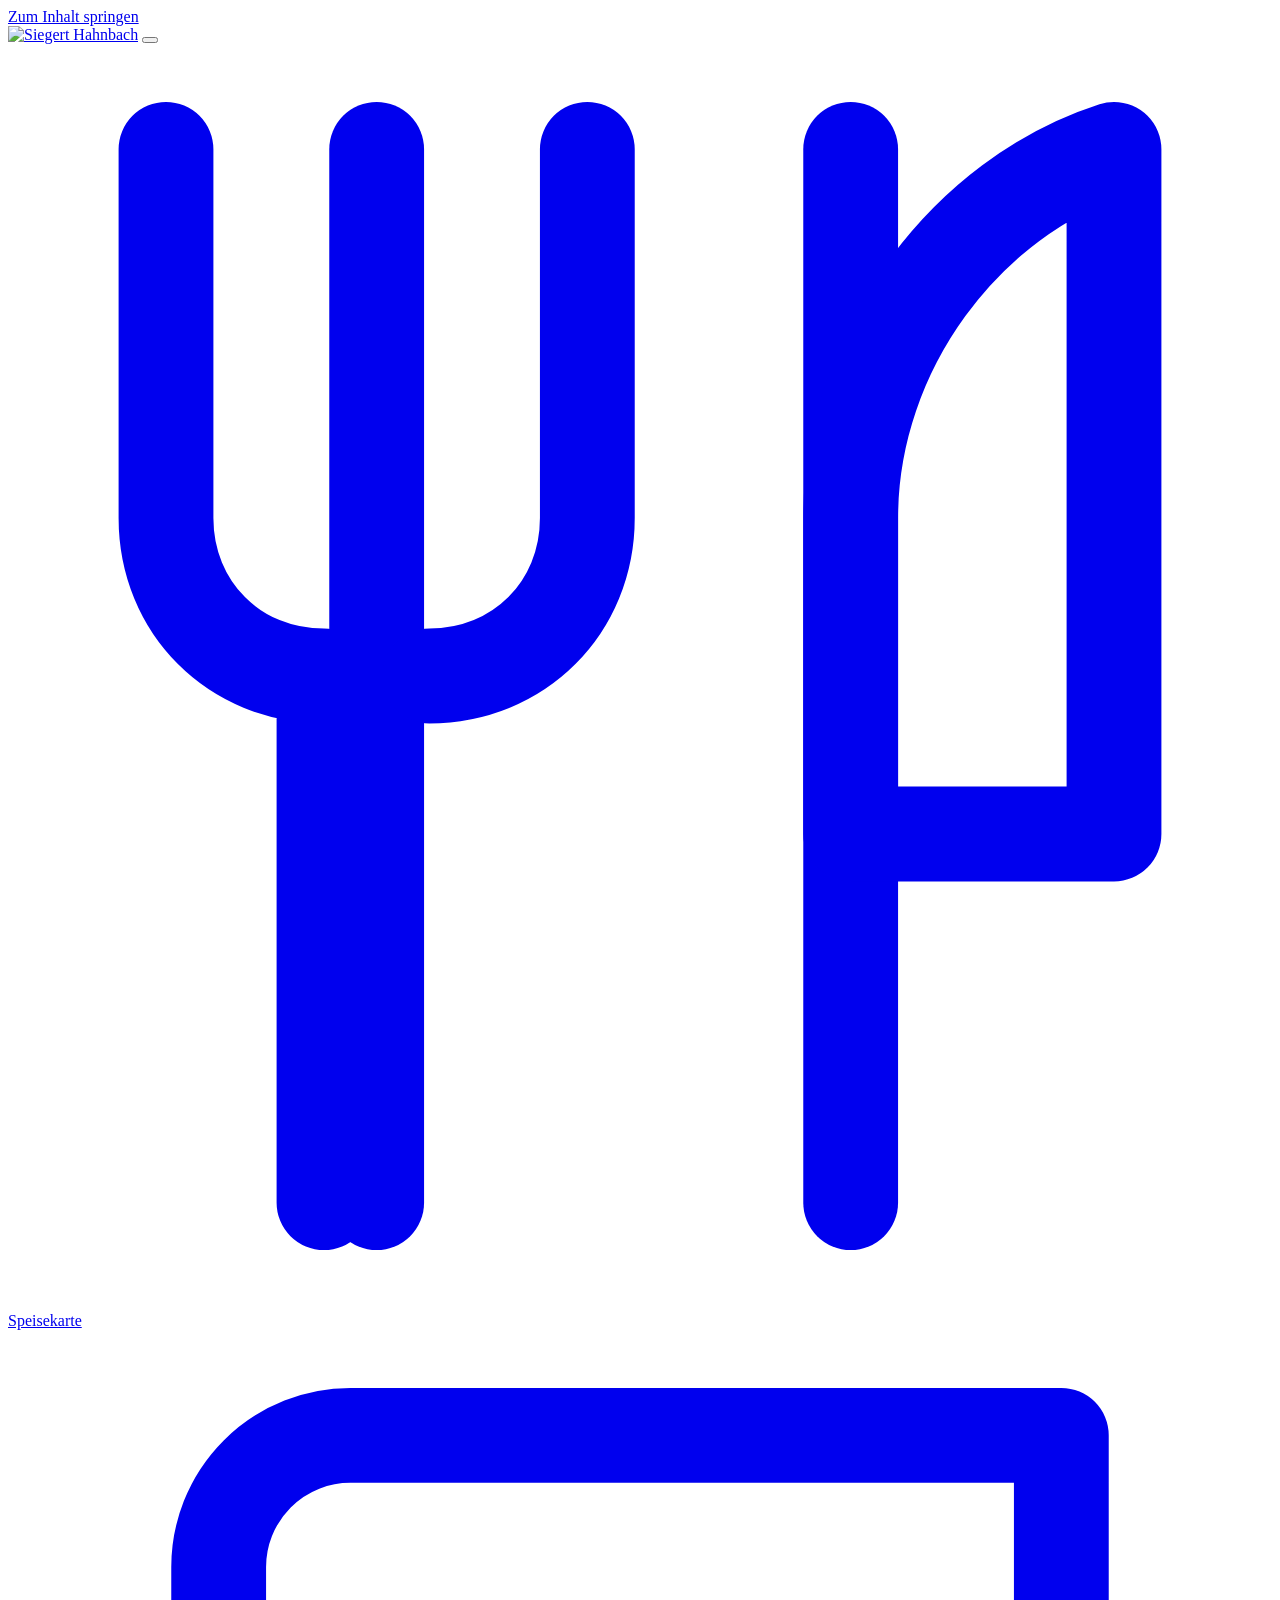
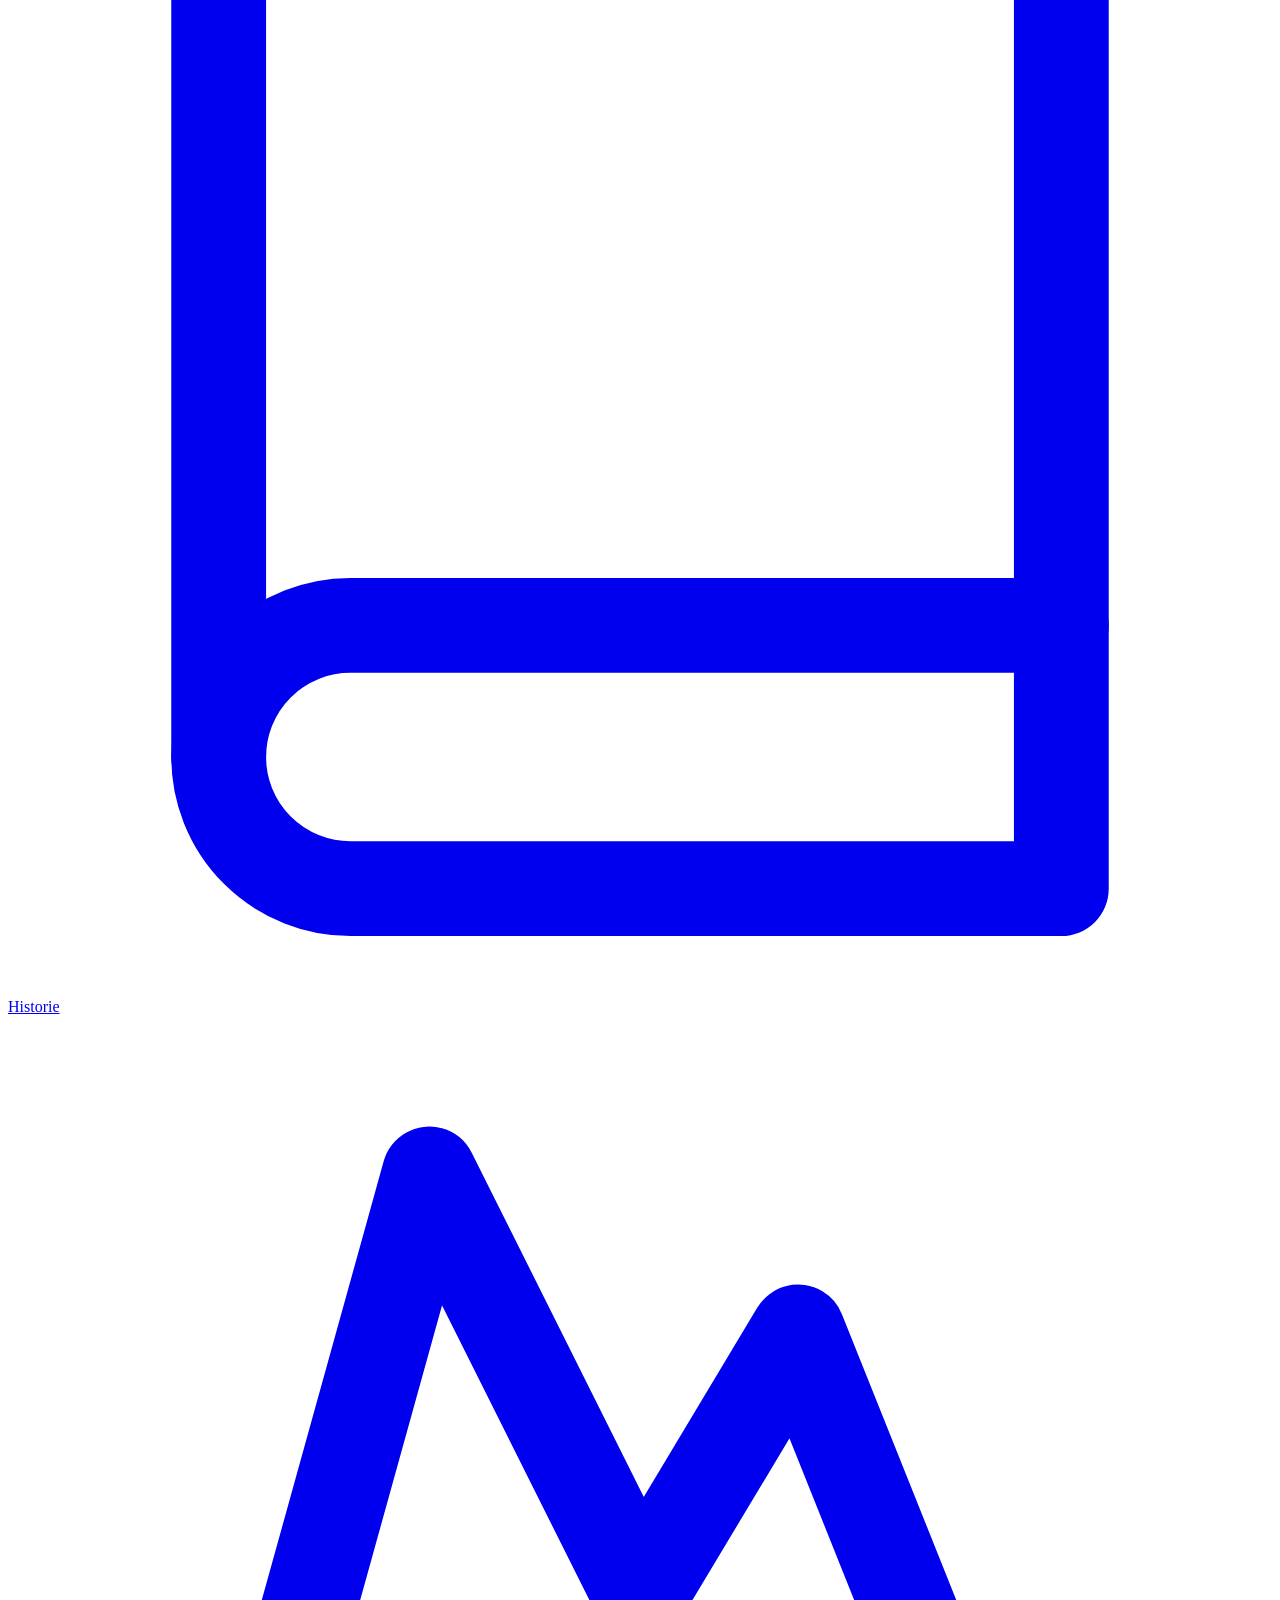
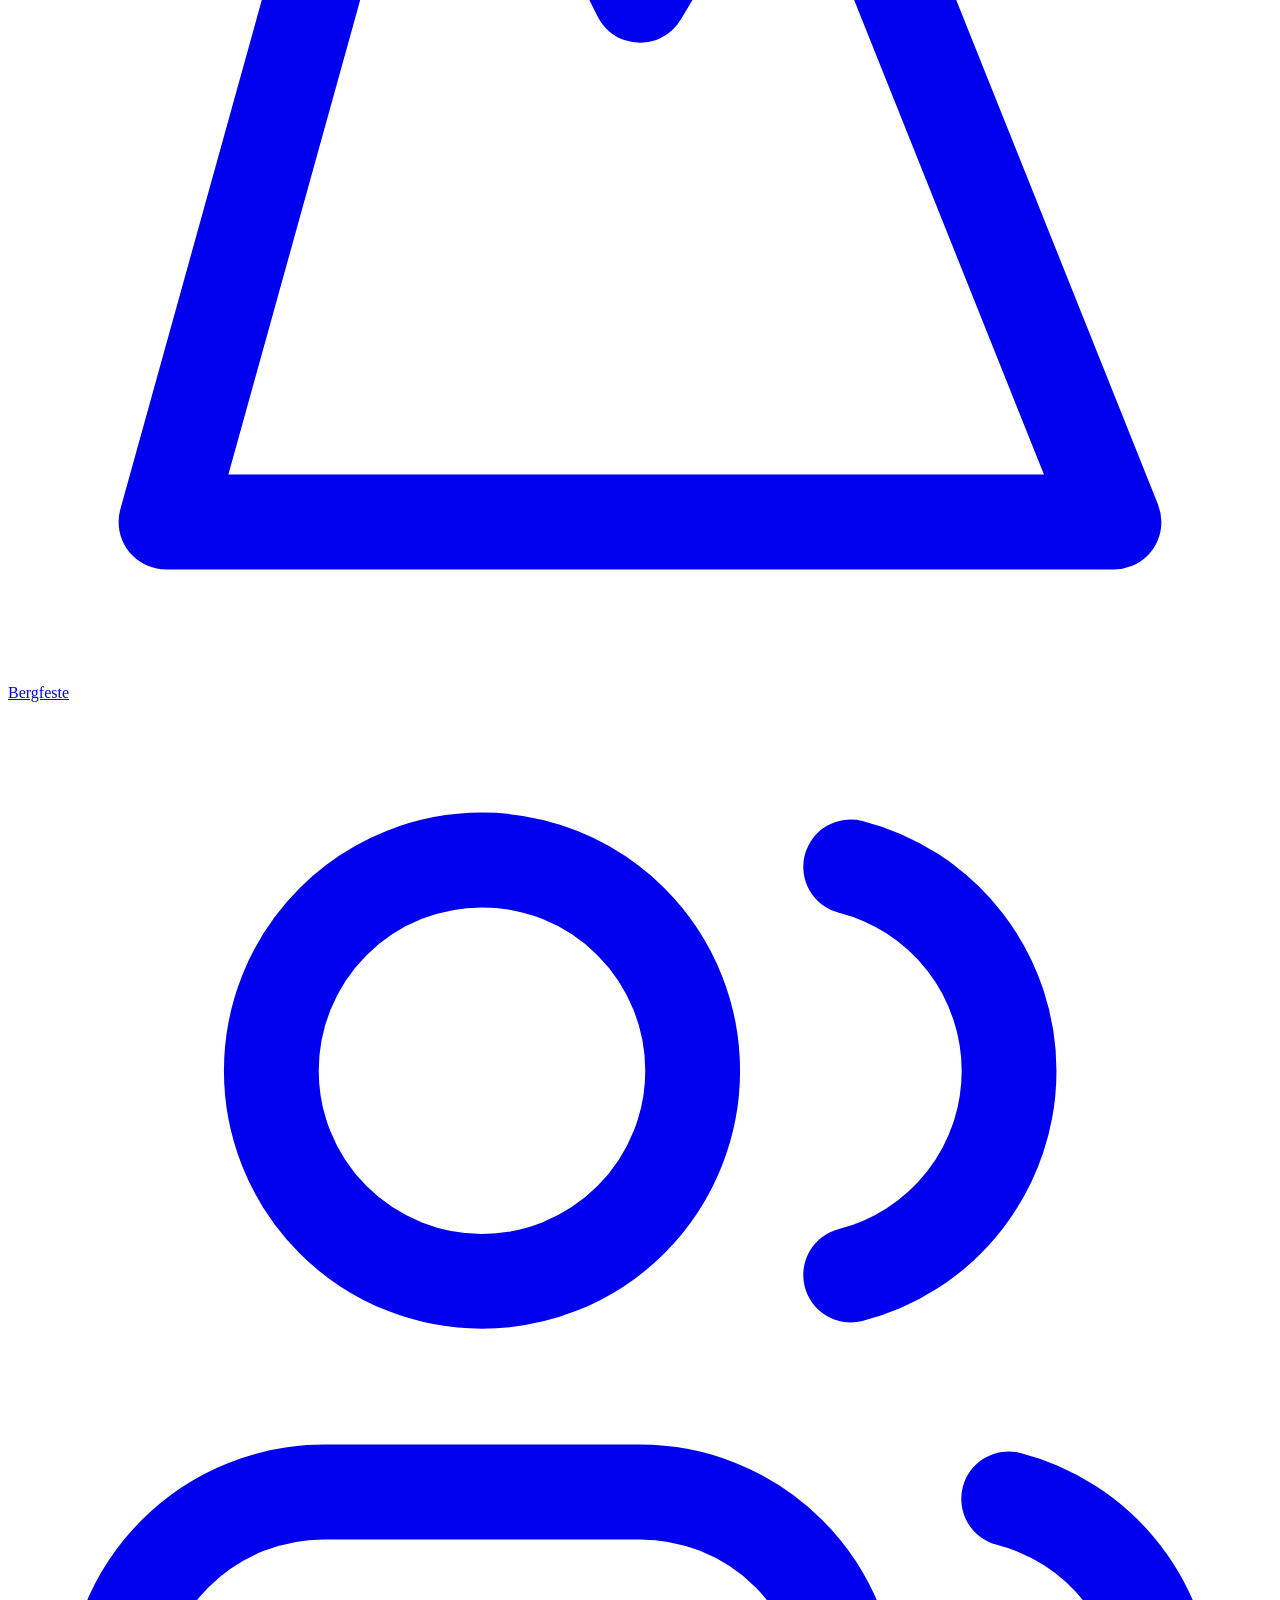
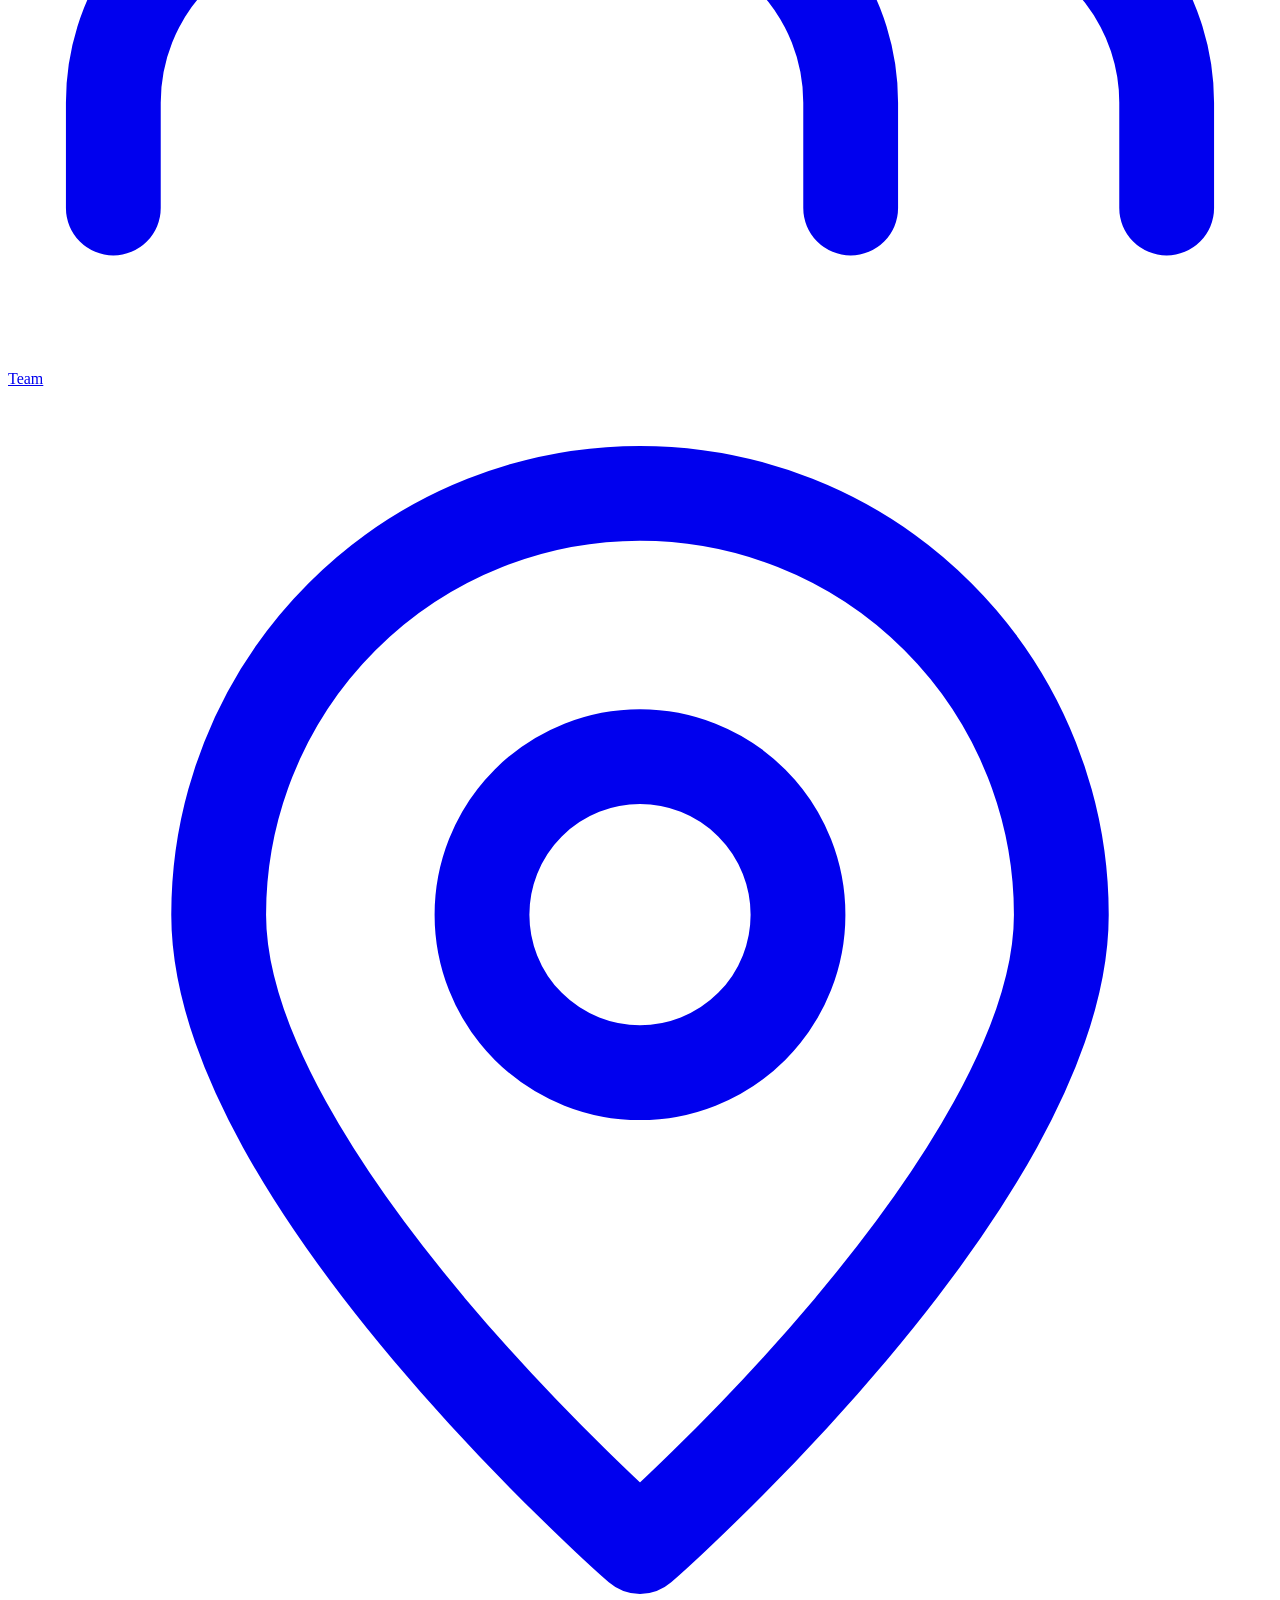
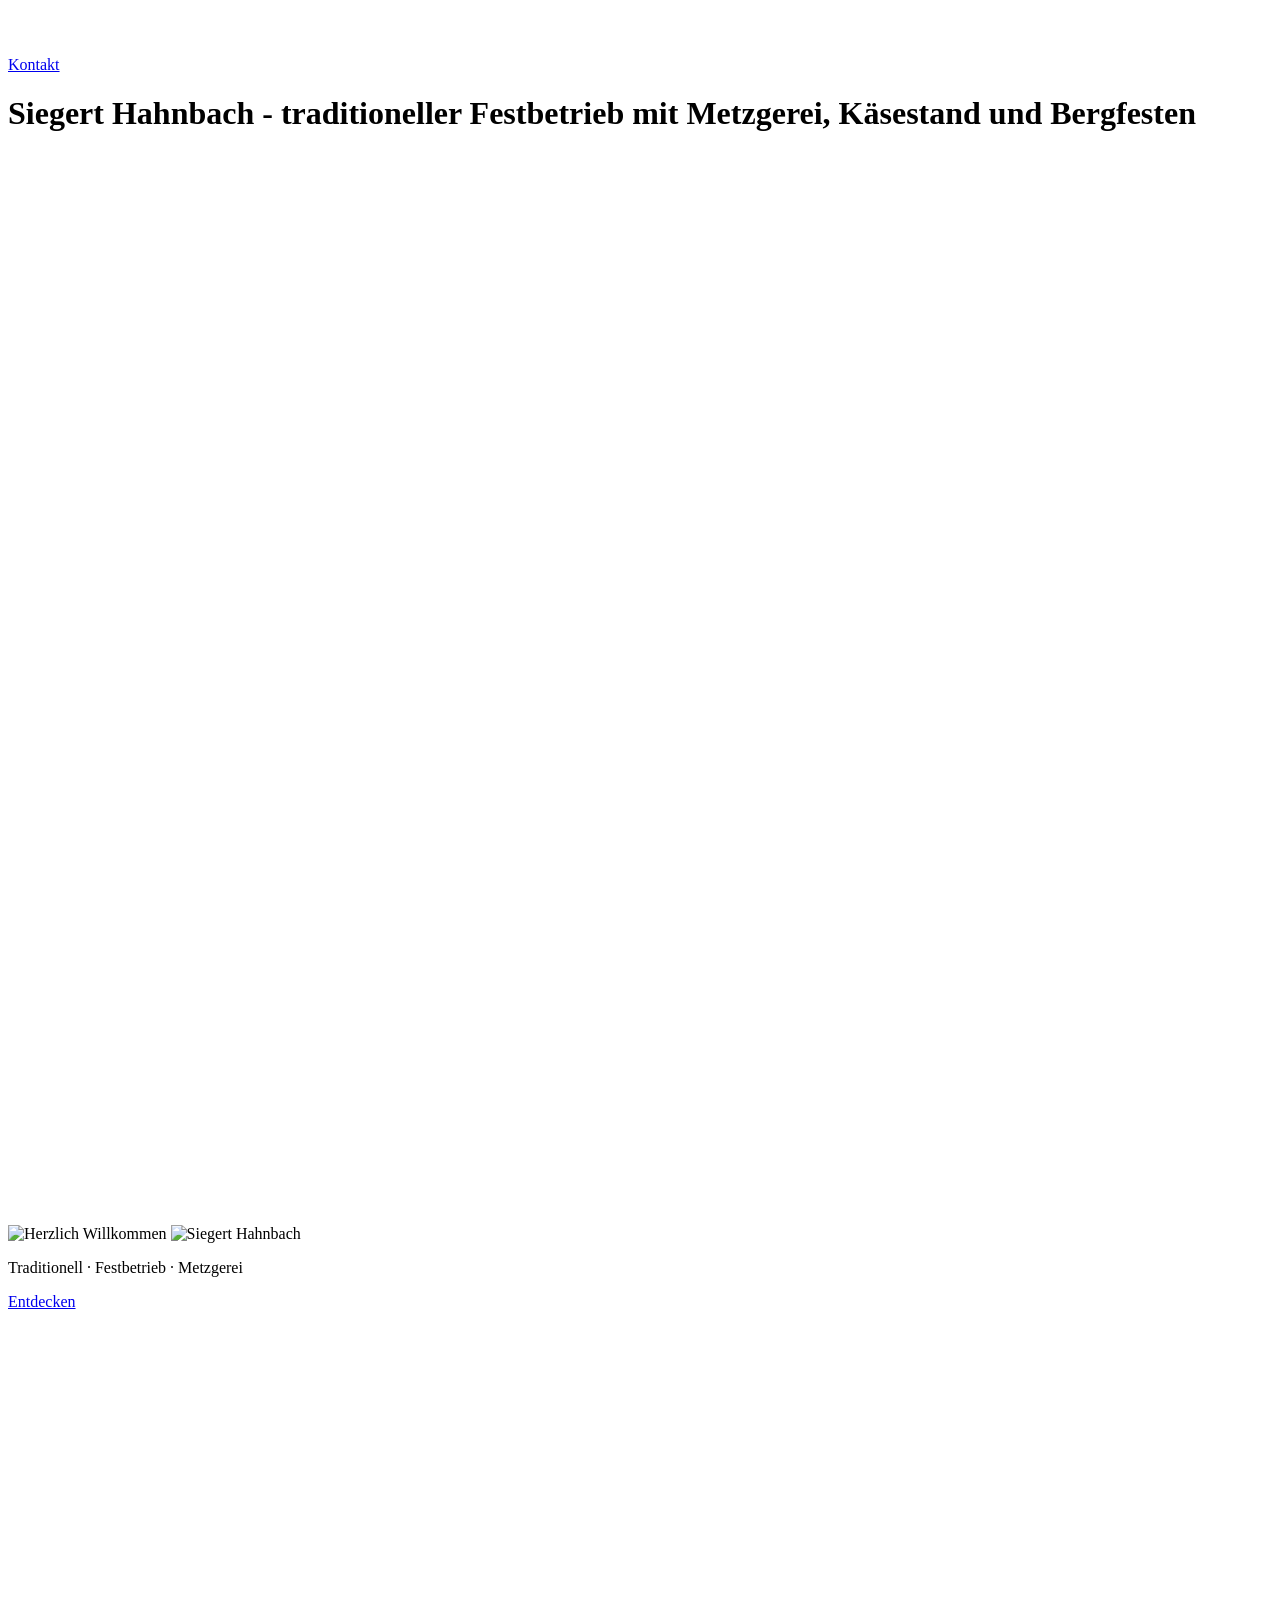
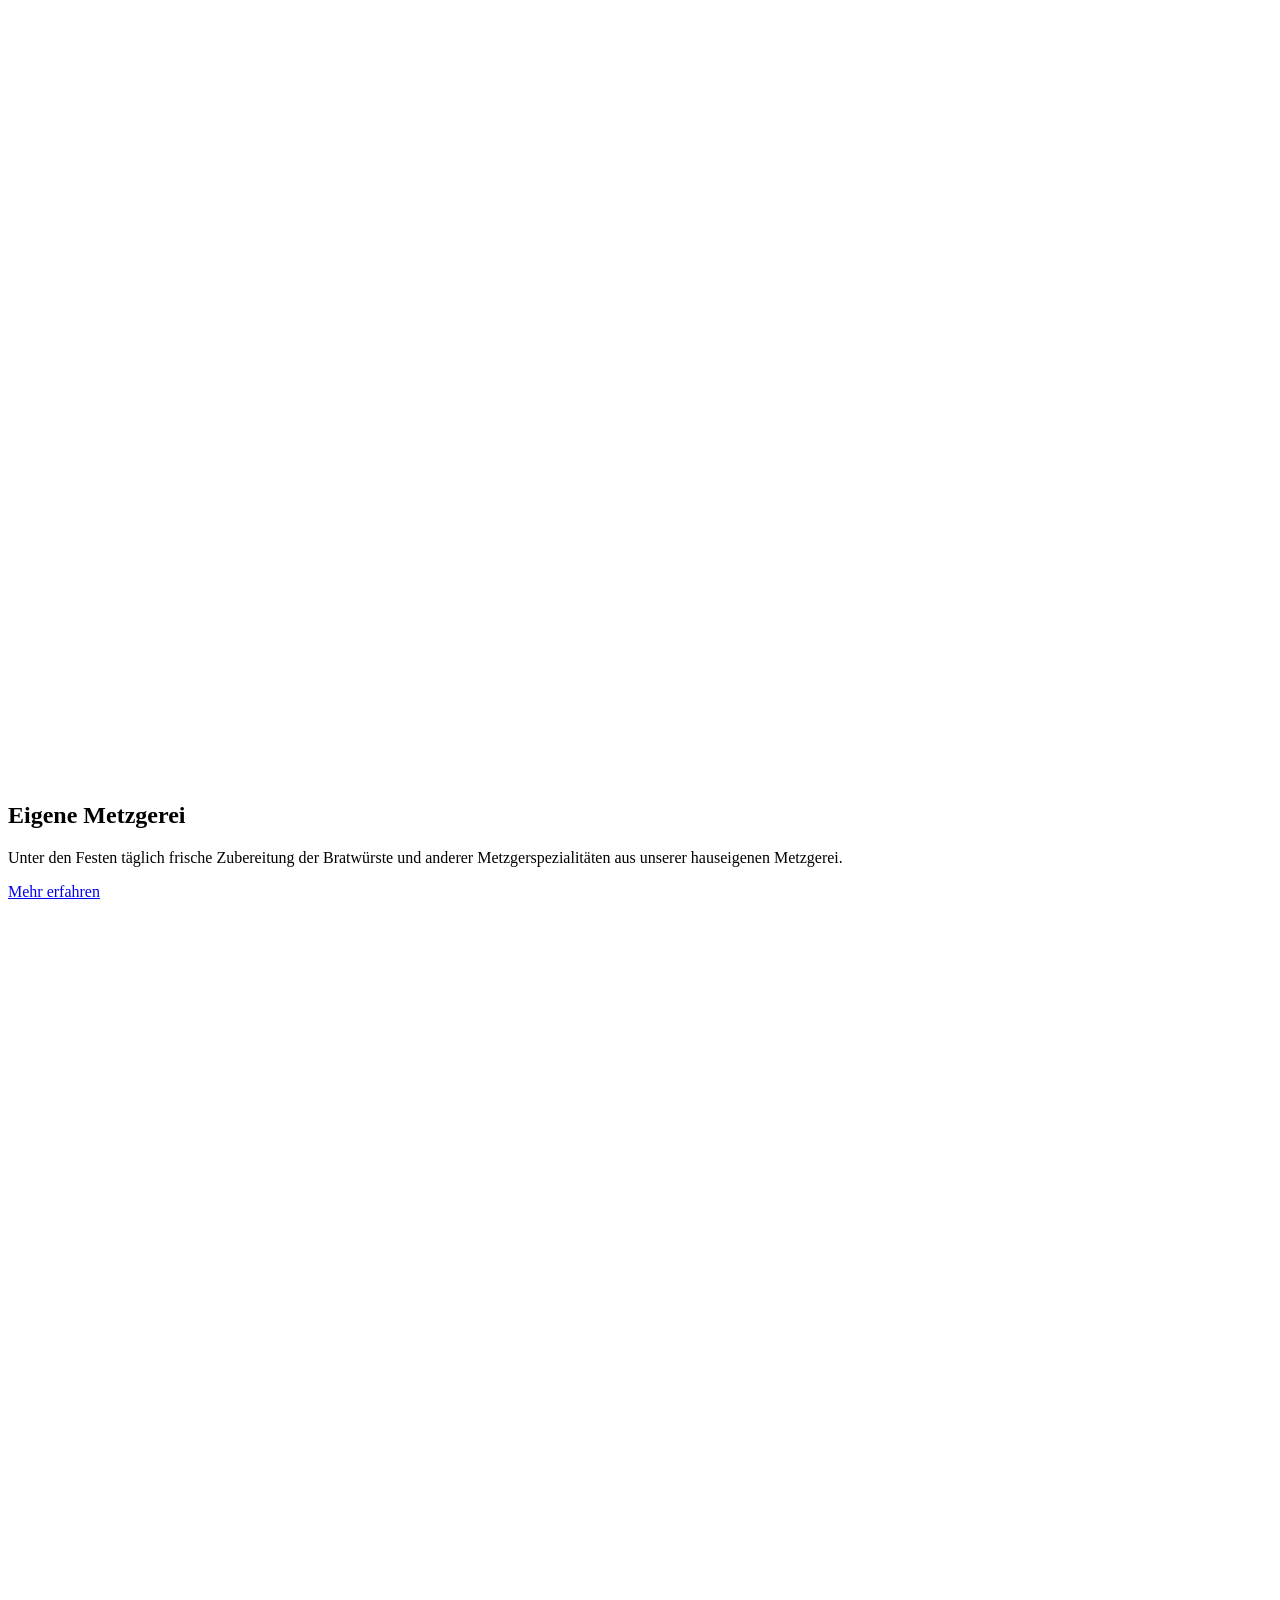
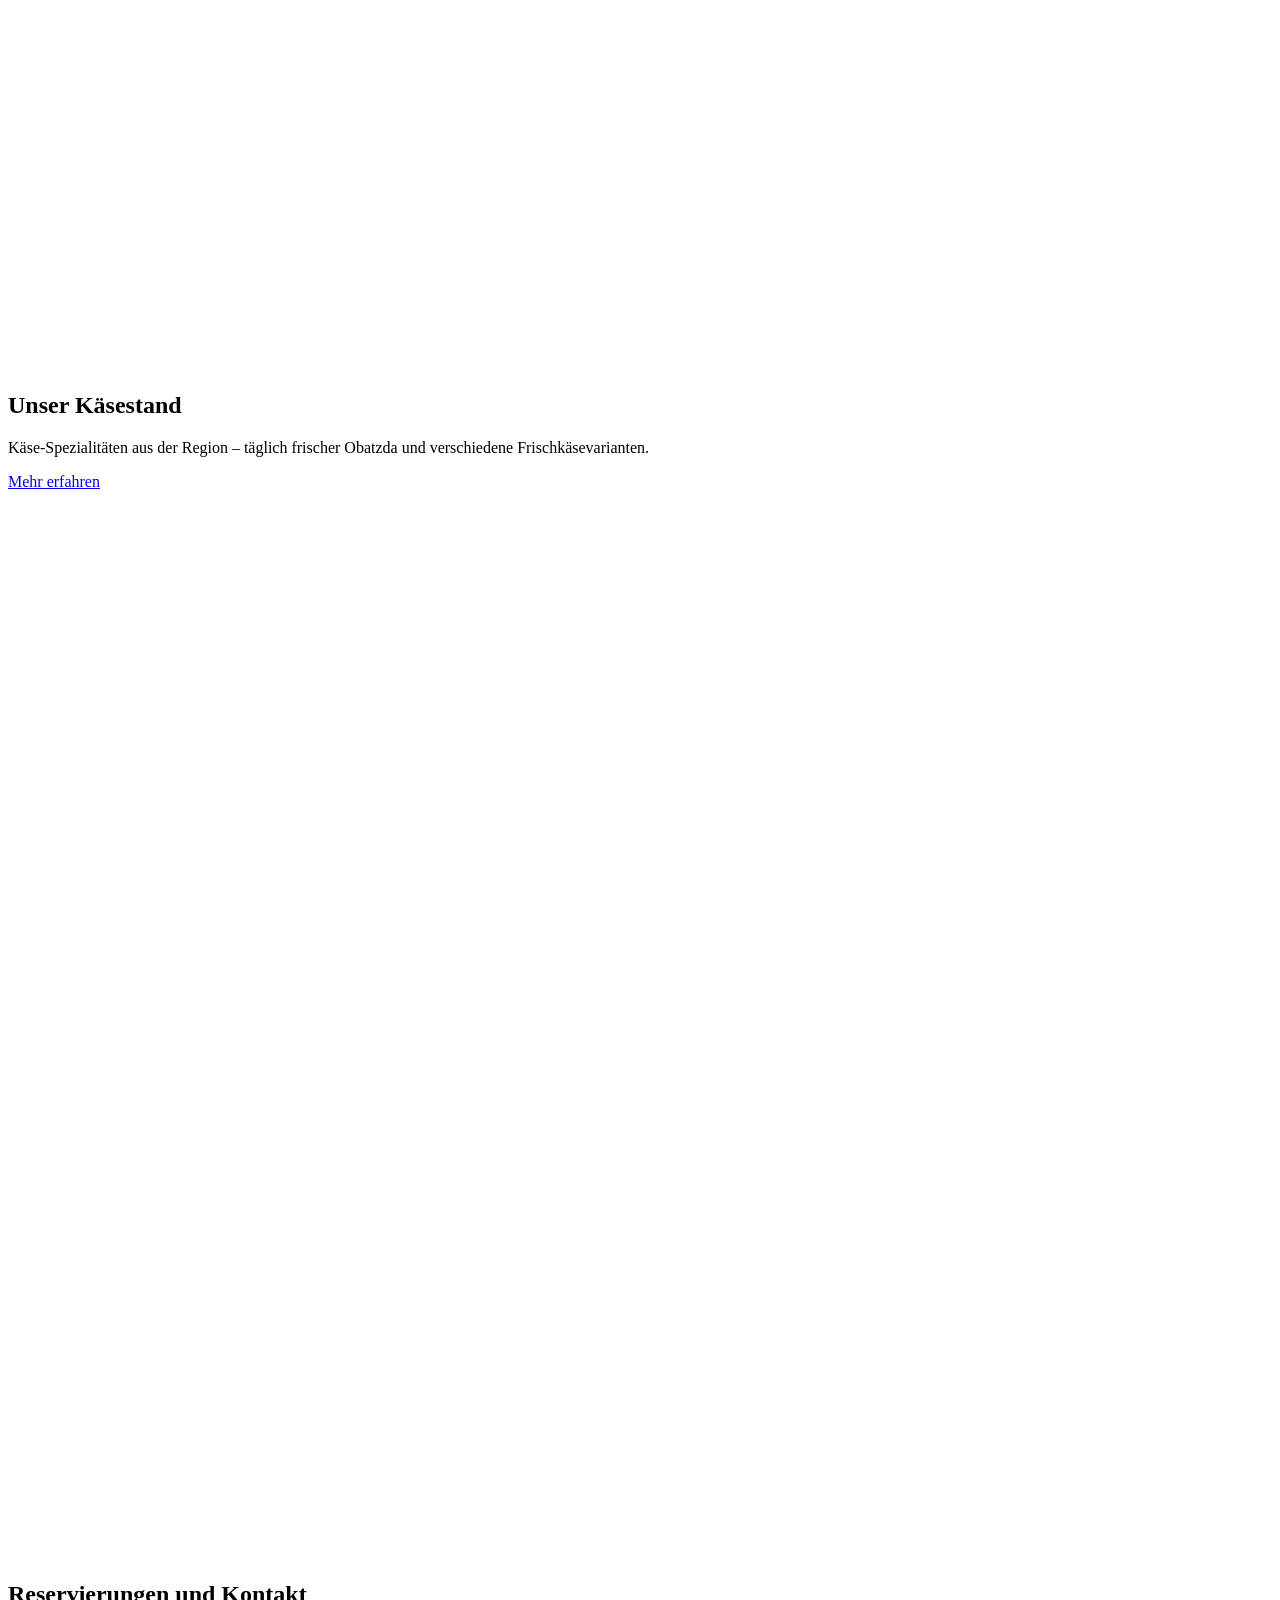
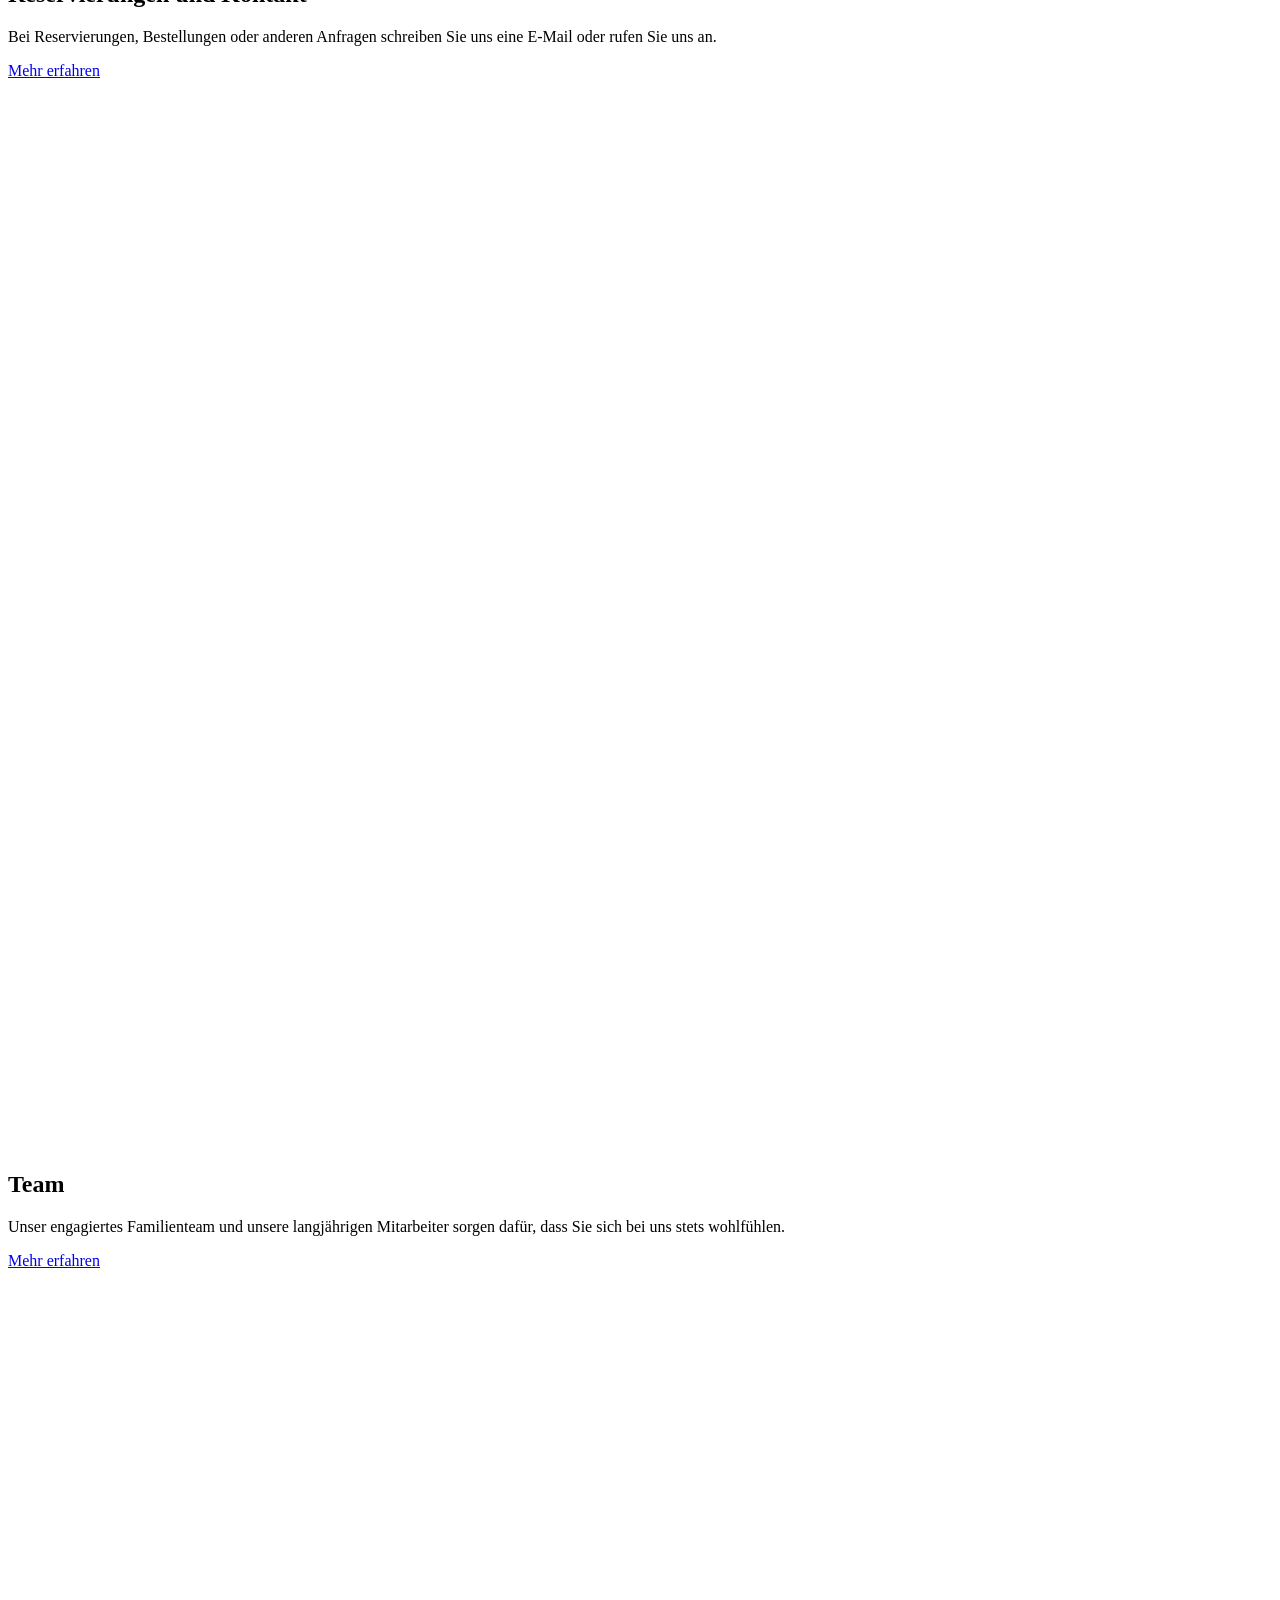
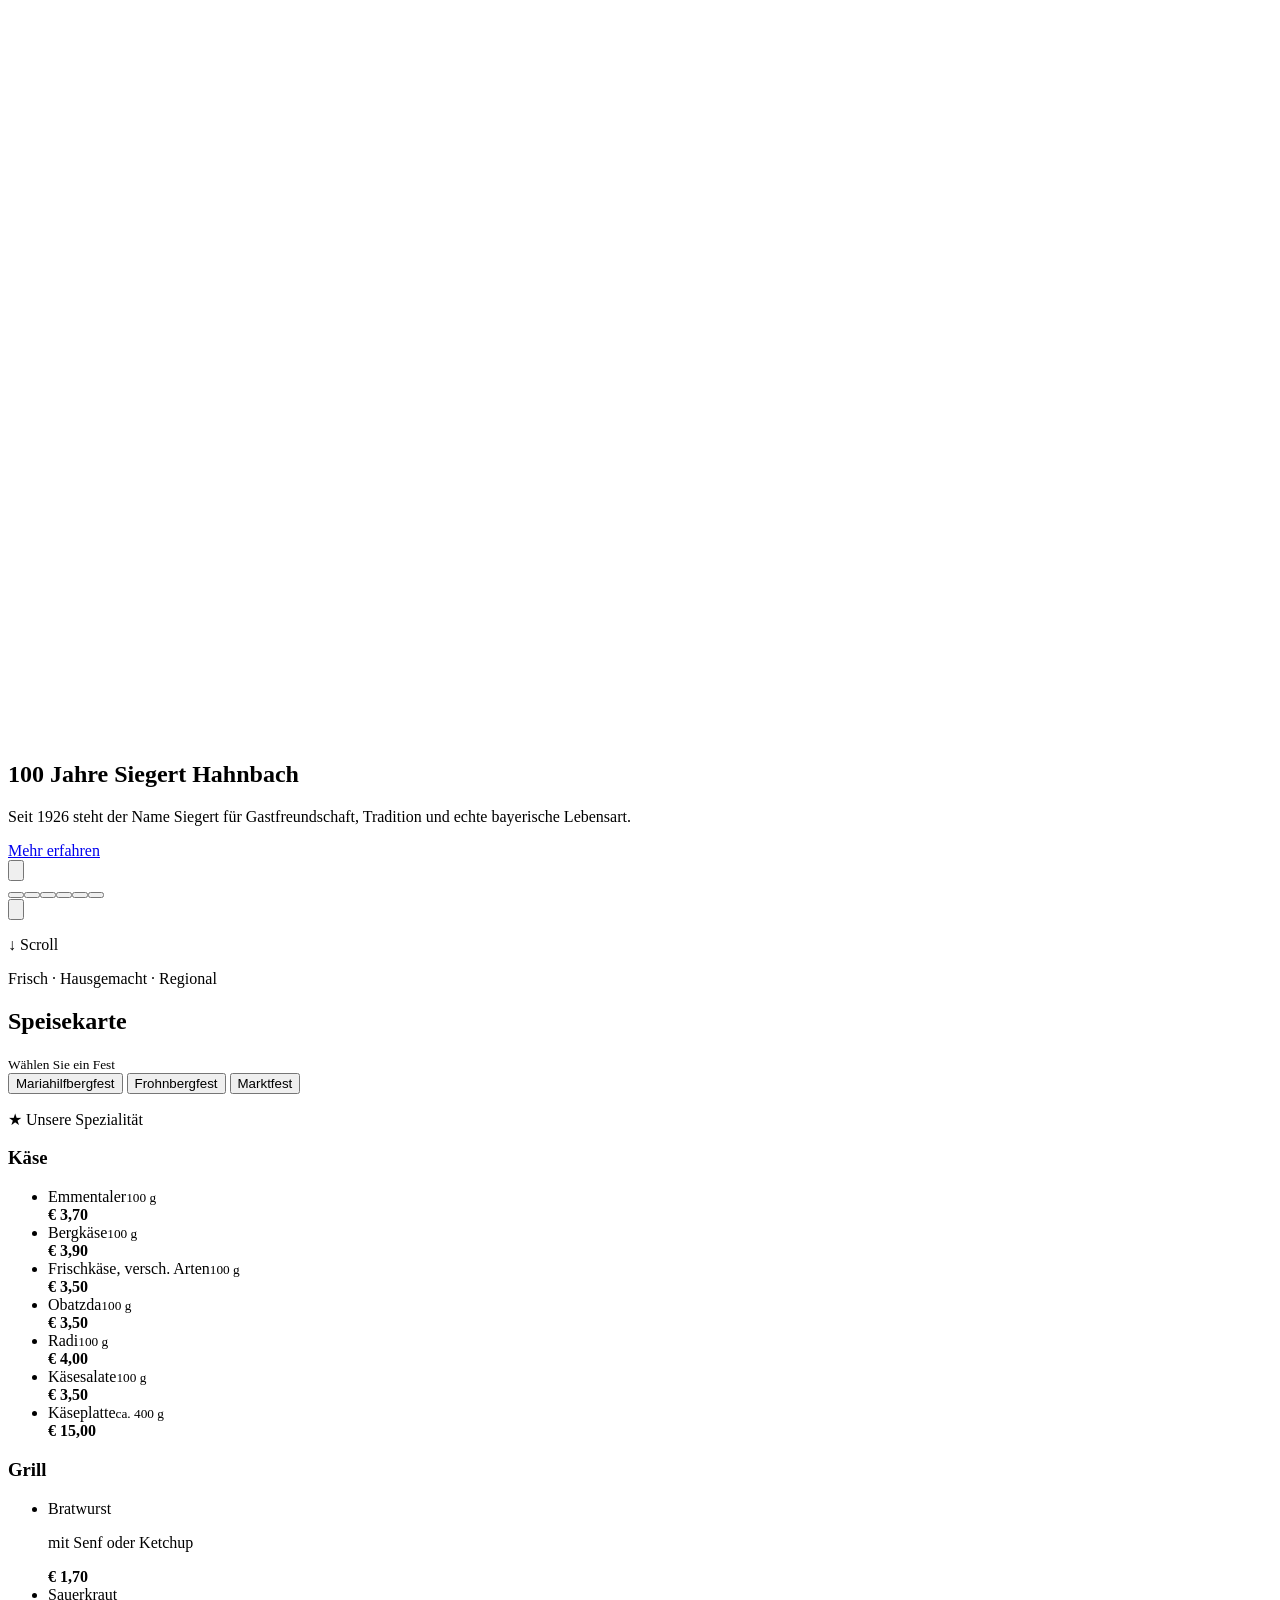
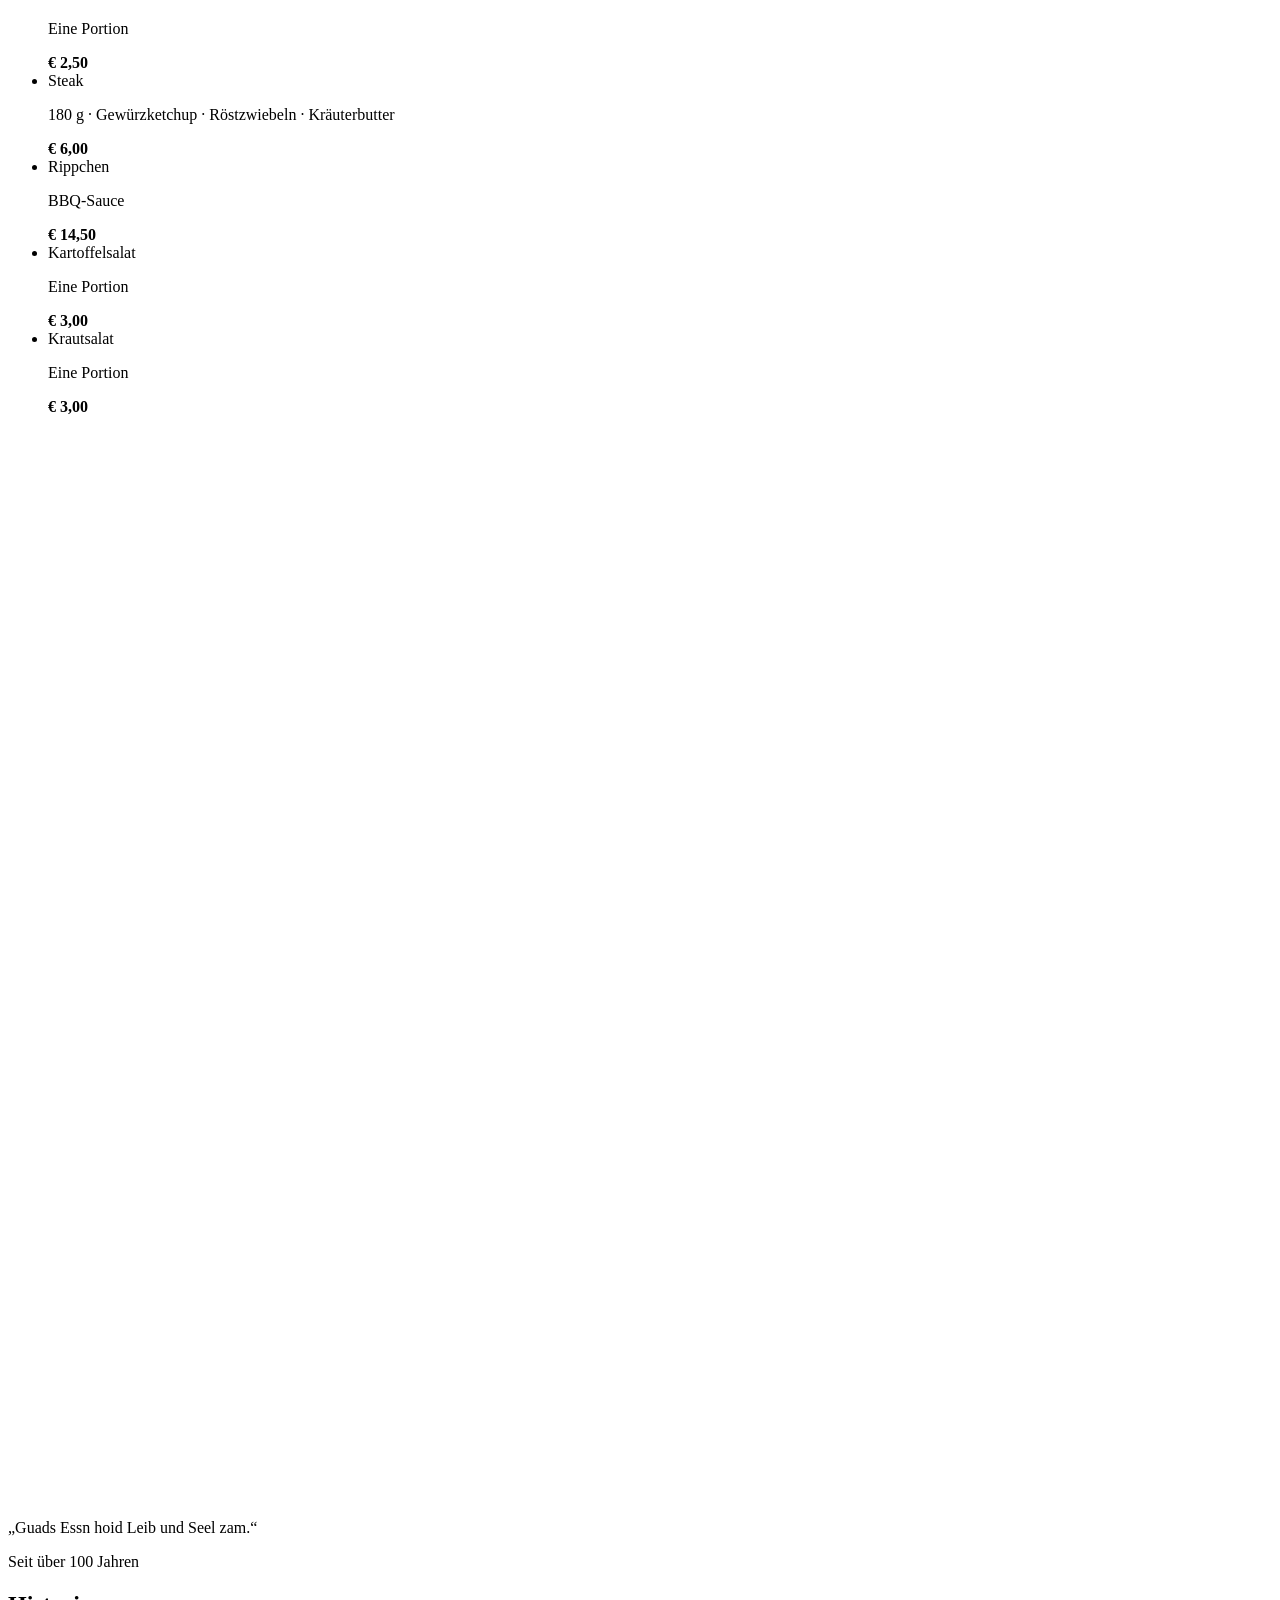
==== index.html @ ca69d830 "Add files via upload" ====
<!doctype html>
<html lang="de">
<head>
<meta charset="utf-8">
<meta name="viewport" content="width=device-width, initial-scale=1">
<title>Siegert Hahnbach | Traditioneller Festbetrieb & Metzgerei</title>
<meta name="description" content="Siegert Hahnbach ist ein traditioneller bayerischer Festbetrieb mit eigener Metzgerei, Käsestand, Bratwürsten, Bergfesten und Veranstaltungen in Hahnbach.">

<link rel="canonical" href="https://www.siegert-hahnbach.de/">
<meta property="og:type" content="website">
<meta property="og:title" content="Siegert Hahnbach | Traditioneller Festbetrieb & Metzgerei">
<meta property="og:description" content="Siegert Hahnbach ist ein traditioneller bayerischer Festbetrieb mit eigener Metzgerei, Käsestand, Bratwürsten, Bergfesten und Veranstaltungen in Hahnbach.">
<meta property="og:url" content="https://www.siegert-hahnbach.de/">
<meta property="og:image" content="https://www.siegert-hahnbach.de/assets/images/biergarten-abend-1600.webp">
<meta name="twitter:card" content="summary_large_image">
<meta name="twitter:title" content="Siegert Hahnbach | Traditioneller Festbetrieb & Metzgerei">
<meta name="twitter:description" content="Siegert Hahnbach ist ein traditioneller bayerischer Festbetrieb mit eigener Metzgerei, Käsestand, Bratwürsten, Bergfesten und Veranstaltungen in Hahnbach.">
<meta name="theme-color" content="#0d0904">
<link rel="preload" as="image" href="assets/images/biergarten-abend-1600.webp" imagesrcset="assets/images/biergarten-abend-720.webp 720w, assets/images/biergarten-abend-1120.webp 1120w, assets/images/biergarten-abend-1600.webp 1600w" imagesizes="100vw">
<link rel="icon" href="assets/icons/favicon.svg" type="image/svg+xml">
<link rel="apple-touch-icon" href="assets/icons/apple-touch-icon.png">
<link rel="manifest" href="manifest.webmanifest">
<link rel="stylesheet" href="css/style.css">
<script type="application/ld+json">
{
  "@context": "https://schema.org",
  "@graph": [
    {
      "@type": ["Restaurant", "LocalBusiness"],
      "@id": "https://www.siegert-hahnbach.de/#restaurant",
      "name": "Siegert Hahnbach",
      "alternateName": ["Gastronomiebetrieb Siegert Hahnbach", "Feinkost Siegert"],
      "url": "https://www.siegert-hahnbach.de/",
      "image": "https://www.siegert-hahnbach.de/assets/images/biergarten-abend-1600.webp",
      "telephone": ["+49 9664 325", "+49 171 1912207"],
      "email": "kontakt@siegert-hahnbach.de",
      "address": {
        "@type": "PostalAddress",
        "streetAddress": "Rathgasse 2",
        "postalCode": "92256",
        "addressLocality": "Hahnbach",
        "addressRegion": "Bayern",
        "addressCountry": "DE"
      },
      "servesCuisine": ["Bayerisch", "Oberpfälzer Spezialitäten", "Bratwurst", "Käse-Spezialitäten"],
      "description": "Traditioneller bayerischer Festbetrieb mit eigener Metzgerei, Käsestand, Biergarten-Atmosphäre und Angeboten für Bergfeste und Veranstaltungen in Hahnbach.",
      "foundingDate": "1926",
      "priceRange": "€€",
      "sameAs": ["https://www.instagram.com/siegert_hahnbach"],
      "openingHoursSpecification": [
        {
          "@type": "OpeningHoursSpecification",
          "description": "Während der Bergfeste, tagesabhängig ab ca. 9:00 Uhr bis ca. 22:00 Uhr."
        }
      ]
    },
    {
      "@type": "Organization",
      "@id": "https://www.siegert-hahnbach.de/#organization",
      "name": "Gastronomiebetrieb Siegert Hahnbach",
      "url": "https://www.siegert-hahnbach.de/",
      "logo": "https://www.siegert-hahnbach.de/assets/images/siegert-hahnbach.png",
      "email": "kontakt@siegert-hahnbach.de"
    },
    {
      "@type": "WebSite",
      "@id": "https://www.siegert-hahnbach.de/#website",
      "name": "Siegert Hahnbach",
      "url": "https://www.siegert-hahnbach.de/",
      "publisher": { "@id": "https://www.siegert-hahnbach.de/#organization" },
      "inLanguage": "de-DE"
    },
    {
      "@type": "BreadcrumbList",
      "@id": "https://www.siegert-hahnbach.de/#breadcrumbs",
      "itemListElement": [
        { "@type": "ListItem", "position": 1, "name": "Startseite", "item": "https://www.siegert-hahnbach.de/" }
      ]
    }
  ]
}
</script>
</head>
<body>
<a class="skip-link" href="#main">Zum Inhalt springen</a>
<header class="site-header">
  <nav class="top-nav" aria-label="Hauptnavigation">
    <a class="brand" href="index.html" aria-label="Siegert Hahnbach Startseite"><img src="assets/images/siegert-hahnbach.webp" width="190" height="70" alt="Siegert Hahnbach"></a>
    <button class="nav-toggle" type="button" aria-expanded="false" aria-controls="nav-menu" aria-label="Menü öffnen"><span></span><span></span><span></span></button>
    <div class="nav-menu" id="nav-menu">
      <a class="nav-link" href="index.html#speisekarte" data-scroll-target="speisekarte"><svg class="icon" aria-hidden="true" viewBox="0 0 24 24" fill="none" stroke="currentColor" stroke-width="1.8" stroke-linecap="round" stroke-linejoin="round"><path d="M3 2v7c0 1.7 1.3 3 3 3v10"/><path d="M7 2v20"/><path d="M11 2v7c0 1.7-1.3 3-3 3"/><path d="M16 2v20"/><path d="M21 15V2c-2.8.9-5 3.8-5 7v6h5z"/></svg><span>Speisekarte</span></a><a class="nav-link" href="index.html#historie" data-scroll-target="historie"><svg class="icon" aria-hidden="true" viewBox="0 0 24 24" fill="none" stroke="currentColor" stroke-width="1.8" stroke-linecap="round" stroke-linejoin="round"><path d="M4 19.5A2.5 2.5 0 0 1 6.5 17H20"/><path d="M4 4.5A2.5 2.5 0 0 1 6.5 2H20v20H6.5A2.5 2.5 0 0 1 4 19.5z"/></svg><span>Historie</span></a><a class="nav-link" href="index.html#bergfeste" data-scroll-target="bergfeste"><svg class="icon" aria-hidden="true" viewBox="0 0 24 24" fill="none" stroke="currentColor" stroke-width="1.8" stroke-linecap="round" stroke-linejoin="round"><path d="m8 3 4 8 3-5 6 15H3L8 3z"/></svg><span>Bergfeste</span></a><a class="nav-link" href="index.html#team" data-scroll-target="team"><svg class="icon" aria-hidden="true" viewBox="0 0 24 24" fill="none" stroke="currentColor" stroke-width="1.8" stroke-linecap="round" stroke-linejoin="round"><path d="M16 21v-2a4 4 0 0 0-4-4H6a4 4 0 0 0-4 4v2"/><circle cx="9" cy="7" r="4"/><path d="M22 21v-2a4 4 0 0 0-3-3.87"/><path d="M16 3.13a4 4 0 0 1 0 7.75"/></svg><span>Team</span></a><a class="nav-link" href="index.html#kontakt" data-scroll-target="kontakt"><svg class="icon" aria-hidden="true" viewBox="0 0 24 24" fill="none" stroke="currentColor" stroke-width="1.8" stroke-linecap="round" stroke-linejoin="round"><path d="M20 10c0 5-8 12-8 12S4 15 4 10a8 8 0 1 1 16 0z"/><circle cx="12" cy="10" r="3"/></svg><span>Kontakt</span></a>
    </div>
  </nav>
</header>
<main id="main">
  <h1 class="visually-hidden">Siegert Hahnbach - traditioneller Festbetrieb mit Metzgerei, Käsestand und Bergfesten</h1>
  <section class="hero" aria-label="Siegert Hahnbach">
    <div class="hero-slide is-active" data-slide data-theme="home">
      <picture><source srcset="assets/images/biergarten-abend-720.webp 720w, assets/images/biergarten-abend-1120.webp 1120w, assets/images/biergarten-abend-1600.webp 1600w" sizes="100vw" type="image/webp"><img src="assets/images/biergarten-abend-1600.webp" width="1600" height="1067" alt=""></picture>
      <div class="hero-home">
        <img class="welcome-mark" src="assets/images/herzlich-willkommen.webp" width="900" height="293" alt="Herzlich Willkommen">
        <img class="main-logo" src="assets/images/siegert-hahnbach.webp" width="760" height="280" alt="Siegert Hahnbach">
        <p>Traditionell · Festbetrieb · Metzgerei</p>
        <a class="outline-button" href="#speisekarte">Entdecken</a>
      </div>
    </div>
    <div class="hero-slide" data-slide>
      <picture><source srcset="assets/images/metzgerei-frisch-720.webp 720w, assets/images/metzgerei-frisch-1120.webp 1120w, assets/images/metzgerei-frisch-1600.webp 1600w" sizes="100vw" type="image/webp"><img src="assets/images/metzgerei-frisch-1600.webp" width="1600" height="1067" alt=""></picture>
      <div class="hero-copy">
        <span></span>
        <h2>Eigene Metzgerei</h2>
        <p>Unter den Festen täglich frische Zubereitung der Bratwürste und anderer Metzgerspezialitäten aus unserer hauseigenen Metzgerei.</p>
        <a class="outline-button" href="#speisekarte">Mehr erfahren</a>
      </div>
    </div><div class="hero-slide" data-slide>
      <picture><source srcset="assets/images/kaesestand-720.webp 720w, assets/images/kaesestand-1120.webp 1120w, assets/images/kaesestand-1600.webp 1600w" sizes="100vw" type="image/webp"><img src="assets/images/kaesestand-1600.webp" width="1600" height="1067" alt=""></picture>
      <div class="hero-copy">
        <span></span>
        <h2>Unser Käsestand</h2>
        <p>Käse-Spezialitäten aus der Region – täglich frischer Obatzda und verschiedene Frischkäsevarianten.</p>
        <a class="outline-button" href="#speisekarte">Mehr erfahren</a>
      </div>
    </div><div class="hero-slide" data-slide>
      <picture><source srcset="assets/images/biergarten-abend-720.webp 720w, assets/images/biergarten-abend-1120.webp 1120w, assets/images/biergarten-abend-1600.webp 1600w" sizes="100vw" type="image/webp"><img src="assets/images/biergarten-abend-1600.webp" width="1600" height="1067" alt=""></picture>
      <div class="hero-copy">
        <span></span>
        <h2>Reservierungen und Kontakt</h2>
        <p>Bei Reservierungen, Bestellungen oder anderen Anfragen schreiben Sie uns eine E-Mail oder rufen Sie uns an.</p>
        <a class="outline-button" href="#kontakt">Mehr erfahren</a>
      </div>
    </div><div class="hero-slide" data-slide>
      <picture><source srcset="assets/images/team-theke-720.webp 720w, assets/images/team-theke-1120.webp 1120w, assets/images/team-theke-1600.webp 1600w" sizes="100vw" type="image/webp"><img src="assets/images/team-theke-1600.webp" width="1600" height="1067" alt=""></picture>
      <div class="hero-copy">
        <span></span>
        <h2>Team</h2>
        <p>Unser engagiertes Familienteam und unsere langjährigen Mitarbeiter sorgen dafür, dass Sie sich bei uns stets wohlfühlen.</p>
        <a class="outline-button" href="#team">Mehr erfahren</a>
      </div>
    </div><div class="hero-slide" data-slide>
      <picture><source srcset="assets/images/historisches-foto-720.webp 720w, assets/images/historisches-foto-1120.webp 1120w, assets/images/historisches-foto-1600.webp 1600w" sizes="100vw" type="image/webp"><img src="assets/images/historisches-foto-1600.webp" width="1600" height="1067" alt=""></picture>
      <div class="hero-copy">
        <span></span>
        <h2>100 Jahre Siegert Hahnbach</h2>
        <p>Seit 1926 steht der Name Siegert für Gastfreundschaft, Tradition und echte bayerische Lebensart.</p>
        <a class="outline-button" href="#historie">Mehr erfahren</a>
      </div>
    </div>
    <div class="hero-controls" aria-label="Slideshow Steuerung">
      <button type="button" class="round-button" data-slide-prev aria-label="Vorheriges Bild"><svg class="icon" aria-hidden="true" viewBox="0 0 24 24" fill="none" stroke="currentColor" stroke-width="1.8" stroke-linecap="round" stroke-linejoin="round"><path d="m15 18-6-6 6-6"/></svg></button>
      <div class="slide-dots" role="tablist" aria-label="Slideshow">
        <button type="button" class="is-active" data-slide-dot="0" aria-label="Bild 1 anzeigen"></button><button type="button" class="" data-slide-dot="1" aria-label="Bild 2 anzeigen"></button><button type="button" class="" data-slide-dot="2" aria-label="Bild 3 anzeigen"></button><button type="button" class="" data-slide-dot="3" aria-label="Bild 4 anzeigen"></button><button type="button" class="" data-slide-dot="4" aria-label="Bild 5 anzeigen"></button><button type="button" class="" data-slide-dot="5" aria-label="Bild 6 anzeigen"></button>
      </div>
      <button type="button" class="round-button" data-slide-next aria-label="Nächstes Bild"><svg class="icon" aria-hidden="true" viewBox="0 0 24 24" fill="none" stroke="currentColor" stroke-width="1.8" stroke-linecap="round" stroke-linejoin="round"><path d="m9 18 6-6-6-6"/></svg></button>
    </div>
    <p class="scroll-cue">↓ Scroll</p>
  </section>

  <section id="speisekarte" class="section menu-section">
    <div class="narrow">
      <header class="section-heading center">
        <p>Frisch · Hausgemacht · Regional</p>
        <h2>Speisekarte</h2>
        <span></span>
        <small>Wählen Sie ein Fest</small>
      </header>
      <div class="tab-list" role="tablist" aria-label="Fest auswählen">
        <button class="is-active" type="button" role="tab" aria-selected="true" data-menu-tab="mariahilf">Mariahilfbergfest</button>
        <button type="button" role="tab" aria-selected="false" data-menu-tab="frohn">Frohnbergfest</button>
        <button type="button" role="tab" aria-selected="false" data-menu-tab="markt">Marktfest</button>
      </div>
      <div class="menu-panel is-active" data-menu-panel="mariahilf">
        <div class="menu-heading"><p>★ Unsere Spezialität</p><h3>Käse</h3></div><ul><li class="menu-row is-italic">
    <div><span>Emmentaler</span><small>100 g</small></div>
    <strong>€ 3,70</strong>
  </li><li class="menu-row is-italic">
    <div><span>Bergkäse</span><small>100 g</small></div>
    <strong>€ 3,90</strong>
  </li><li class="menu-row is-italic">
    <div><span>Frischkäse, versch. Arten</span><small>100 g</small></div>
    <strong>€ 3,50</strong>
  </li><li class="menu-row is-italic">
    <div><span>Obatzda</span><small>100 g</small></div>
    <strong>€ 3,50</strong>
  </li><li class="menu-row is-italic">
    <div><span>Radi</span><small>100 g</small></div>
    <strong>€ 4,00</strong>
  </li><li class="menu-row is-italic">
    <div><span>Käsesalate</span><small>100 g</small></div>
    <strong>€ 3,50</strong>
  </li><li class="menu-row is-italic">
    <div><span>Käseplatte</span><small>ca. 400 g</small></div>
    <strong>€ 15,00</strong>
  </li></ul>
        <div class="menu-heading"><h3>Grill</h3></div><ul><li class="menu-row">
    <div><span>Bratwurst</span><p>mit Senf oder Ketchup</p></div>
    <strong>€ 1,70</strong>
  </li><li class="menu-row">
    <div><span>Sauerkraut</span><p>Eine Portion</p></div>
    <strong>€ 2,50</strong>
  </li><li class="menu-row">
    <div><span>Steak</span><p>180 g · Gewürzketchup · Röstzwiebeln · Kräuterbutter</p></div>
    <strong>€ 6,00</strong>
  </li><li class="menu-row">
    <div><span>Rippchen</span><p>BBQ-Sauce</p></div>
    <strong>€ 14,50</strong>
  </li><li class="menu-row">
    <div><span>Kartoffelsalat</span><p>Eine Portion</p></div>
    <strong>€ 3,00</strong>
  </li><li class="menu-row">
    <div><span>Krautsalat</span><p>Eine Portion</p></div>
    <strong>€ 3,00</strong>
  </li></ul>
      </div>
      <div class="menu-panel" data-menu-panel="frohn" hidden>
        <div class="menu-heading"><h3>Käse</h3></div><ul><li class="menu-row">
    <div><span>Emmentaler</span><small>100 g</small></div>
    
  </li><li class="menu-row">
    <div><span>Bergkäse</span><small>100 g</small></div>
    
  </li><li class="menu-row">
    <div><span>Frischkäse, versch. Arten</span><small>100 g</small></div>
    
  </li><li class="menu-row">
    <div><span>Obatzda</span><small>100 g</small></div>
    
  </li><li class="menu-row">
    <div><span>Radi</span><small>100 g</small></div>
    
  </li><li class="menu-row">
    <div><span>Käsesalate</span><small>100 g</small></div>
    
  </li><li class="menu-row">
    <div><span>Käseplatte</span><small>ca. 400 g</small></div>
    
  </li><li class="menu-row">
    <div><span>Fischsemmel</span><p>Lachs oder Bismarck</p></div>
    
  </li></ul>
        <div class="menu-heading"><h3>Grill</h3></div><ul><li class="menu-row">
    <div><span>Bratwurst</span><p>mit Senf oder Ketchup</p></div>
    
  </li><li class="menu-row">
    <div><span>Bratwurstsemmel</span></div>
    
  </li><li class="menu-row">
    <div><span>Steak</span><p>Gewürzketchup · Röstzwiebeln · Kräuterbutter</p></div>
    
  </li><li class="menu-row">
    <div><span>Rippchen</span><p>BBQ-Sauce</p></div>
    
  </li><li class="menu-row">
    <div><span>Kartoffelsalat</span><p>Eine Portion</p></div>
    
  </li><li class="menu-row">
    <div><span>Krautsalat</span><p>Eine Portion</p></div>
    
  </li><li class="menu-row">
    <div><span>Knödel</span><p>mit Soße</p></div>
    
  </li><li class="menu-row">
    <div><span>Knöcherl</span><p>mit Krautsalat</p></div>
    
  </li><li class="menu-row">
    <div><span>Schweinebraten</span><p>Knödel · Soße</p></div>
    
  </li><li class="menu-row">
    <div><span>Schäuferl</span><p>Knödel · Soße</p></div>
    
  </li><li class="menu-row">
    <div><span>Sülze</span></div>
    
  </li><li class="menu-row">
    <div><span>Potatoes</span><p>mit Kräuterdip</p></div>
    
  </li></ul>
        <div class="menu-heading"><h3>Bier & Getränke</h3></div><ul><li class="menu-row">
    <div><span>Helles vom Fass</span><small>Maß</small><p>Kummert-Bier</p></div>
    
  </li><li class="menu-row">
    <div><span>Weizen</span><small>Maß</small><p>Kummert-Bier</p></div>
    
  </li><li class="menu-row">
    <div><span>Dunkles Bier</span><small>Maß</small><p>Falk-Weizen</p></div>
    
  </li><li class="menu-row">
    <div><span>Alkoholfrei Hell</span><small>Maß</small></div>
    
  </li><li class="menu-row">
    <div><span>Alkoholfrei Weizen</span><small>Maß</small></div>
    
  </li><li class="menu-row">
    <div><span>Radler</span><small>Maß</small></div>
    
  </li><li class="menu-row">
    <div><span>Russen</span><small>Maß</small></div>
    
  </li><li class="menu-row">
    <div><span>Schnaps</span></div>
    
  </li><li class="menu-row">
    <div><span>Wein</span></div>
    
  </li><li class="menu-row">
    <div><span>Cola · Wasser · Limo · Apfelsaft</span></div>
    
  </li></ul>
        <div class="menu-heading"><h3>Backwaren von regionalen Bäckereien</h3></div><ul><li class="menu-row">
    <div><span>Semmel</span></div>
    
  </li><li class="menu-row">
    <div><span>Spitzl</span></div>
    
  </li><li class="menu-row">
    <div><span>Roggenstange</span></div>
    
  </li><li class="menu-row">
    <div><span>Brezel</span></div>
    
  </li><li class="menu-row">
    <div><span>Brot</span></div>
    
  </li></ul>
        <div class="menu-heading"><h3>Kaffeezeit</h3></div><ul><li class="menu-row">
    <div><span>Kaffee</span></div>
    
  </li><li class="menu-row">
    <div><span>Kuchen</span></div>
    
  </li><li class="menu-row">
    <div><span>Kücherl</span></div>
    
  </li></ul>
      </div>
      <div class="menu-panel compact" data-menu-panel="markt" hidden>
        <div class="menu-heading"><p>Unser Marktfest-Angebot</p><h3>Grill</h3></div><ul><li class="menu-row">
    <div><span>Bratwurst</span></div>
    
  </li><li class="menu-row">
    <div><span>Sauerkraut</span><p>Eine Portion</p></div>
    
  </li><li class="menu-row">
    <div><span>Steak</span><p>Gewürzketchup · Zwiebeln · Kräuterbutter</p></div>
    
  </li><li class="menu-row">
    <div><span>Bratwurstsemmel</span></div>
    
  </li></ul>
      </div>
    </div>
  </section>

  <section class="image-divider" aria-label="Bayerisches Sprichwort">
    <picture><source srcset="assets/images/grill-spezialitaeten-720.webp 720w, assets/images/grill-spezialitaeten-1120.webp 1120w, assets/images/grill-spezialitaeten-1600.webp 1600w" sizes="100vw" type="image/webp"><img src="assets/images/grill-spezialitaeten-1600.webp" loading="lazy" width="1600" height="1067" alt="Grill am Feststand"></picture>
    <p>„Guads Essn hoid Leib und Seel zam.“</p>
  </section>

  <section id="historie" class="section section-card">
    <div class="content">
      <header class="section-heading">
        <p>Seit über 100 Jahren</p>
        <h2>Historie</h2>
        <span></span>
      </header>
      <article class="history-copy">
        <figure class="history-image right">
          <picture><source srcset="assets/images/historisches-foto-720.webp 720w, assets/images/historisches-foto-1120.webp 1120w, assets/images/historisches-foto-1600.webp 1600w" sizes="(min-width: 760px) 320px, 100vw" type="image/webp"><img src="assets/images/historisches-foto-1600.webp" loading="lazy" width="720" height="480" alt="Historisches Foto des Biergartens Siegert"></picture>
          <figcaption>Frohnbergfest ca. 1940er</figcaption>
        </figure>
        <p>Die Metzgerei und der Festbetrieb Siegert Hahnbach blickt auf eine über <strong>100-jährige Geschichte</strong> zurück.</p>
        <p>Gegründet wurde der Betrieb im Jahr 1926 von Georg Siegert. Neben der Metzgerei gehörten damals auch eine Brauerei, eine Posthalterei, Landwirtschaft und eine Gastwirtschaft zum Familienbetrieb. Schon zu dieser Zeit war die Familie bei den kirchlichen Wallfahrten auf den Frohnberg mit ihren Bratwürsten vertreten. Auch Käse aus einem großen Käselaib wurde bereits damals angeboten.</p>
        <p>Im Laufe der Jahre entwickelte sich die Metzgerei zum Mittelpunkt des Betriebs. Sie wurde von Georg Franz Xaver Siegert, dem Enkel des Gründers, über viele Jahre in der Hahnbacher Hauptstraße erweitert und erfolgreich geführt. Als gelernter Metzger verfeinerte er die Bratwurstrezeptur kontinuierlich – bis hin zur heutigen Siegert-Bratwurst.</p>
        <figure class="history-image left">
          <picture><source srcset="assets/images/historisches-team-720.webp 720w, assets/images/historisches-team-1120.webp 1120w, assets/images/historisches-team-1600.webp 1600w" sizes="(min-width: 760px) 300px, 100vw" type="image/webp"><img src="assets/images/historisches-team-1600.webp" loading="lazy" width="720" height="480" alt="Historisches Teamfoto von Siegert Hahnbach"></picture>
          <figcaption>Das Team · 1950er</figcaption>
        </figure>
        <p>Auch das Käsesortiment entwickelte sich stetig weiter. Aus dem ursprünglichen Käselaib entstand ein eigener Käsestand, dessen Schwerpunkt auf der frischen Zubereitung von Obatzda und hausgemachten Frischkäsecremes liegt.</p>
        <p>1990 wurde das ganzjährige Metzgereigeschäft geschlossen. Seitdem ist die Metzgerei ausschließlich während der Bergfest-Zeiten in Betrieb und wird von Christiane Greiner in vierter Generation weitergeführt.</p>
        <p>Besuchen Sie uns auf einem der Bergfeste und überzeugen Sie sich selbst von einem Stück gelebter Oberpfälzer Tradition.</p>
      </article>
    </div>
  </section>

  <section id="bergfeste" class="section">
    <div class="wide">
      <header class="section-heading center">
        <p>Tradition & Gemeinschaft</p>
        <h2>Feste</h2>
        <span></span>
        <div>Jedes Jahr verwandeln die Bergfeste unsere Region in einen Ort der kirchlichen Wallfahrt und gleichermaßen bayerischen Lebensfreude.</div>
      </header>
      <div class="fest-grid">
        <article class="fest-card">
          <picture><source srcset="assets/images/mariahilfbergfest-720.webp 720w, assets/images/mariahilfbergfest-1120.webp 1120w, assets/images/mariahilfbergfest-1600.webp 1600w" sizes="(min-width: 900px) 33vw, 100vw" type="image/webp"><img src="assets/images/mariahilfbergfest-1600.webp" loading="lazy" width="720" height="480" alt="Mariahilfbergfest 27.06 – 05.07.2026"></picture>
          <div><span></span><h3>Mariahilfbergfest 27.06 – 05.07.2026</h3><p class="location"><svg class="icon" aria-hidden="true" viewBox="0 0 24 24" fill="none" stroke="currentColor" stroke-width="1.8" stroke-linecap="round" stroke-linejoin="round"><path d="M20 10c0 5-8 12-8 12S4 15 4 10a8 8 0 1 1 16 0z"/><circle cx="12" cy="10" r="3"/></svg>Auf dem Mariahilfberg, 92224 Amberg</p><p>Das Mariahilfbergfest ist eine der traditionsreichsten kirchlichen Wallfahrtswochen der Region. Nach den heiligen Messen in der Mariahilf-Kirche lädt der Siegert Hahnbach Käse- und Bratwurststand zum Genießen der Oberpfälzer Kultur ein.</p></div>
        </article><article class="fest-card frohn-card">
          <picture><source srcset="assets/images/biergarten-abend-720.webp 720w, assets/images/biergarten-abend-1120.webp 1120w, assets/images/biergarten-abend-1600.webp 1600w" sizes="(min-width: 900px) 33vw, 100vw" type="image/webp"><img src="assets/images/biergarten-abend-1600.webp" loading="lazy" width="720" height="480" alt="Frohnbergfest 08.08 – 16.08.2026"></picture>
          <div><span></span><h3>Frohnbergfest 08.08 – 16.08.2026</h3><p class="location"><svg class="icon" aria-hidden="true" viewBox="0 0 24 24" fill="none" stroke="currentColor" stroke-width="1.8" stroke-linecap="round" stroke-linejoin="round"><path d="M20 10c0 5-8 12-8 12S4 15 4 10a8 8 0 1 1 16 0z"/><circle cx="12" cy="10" r="3"/></svg>Frohnberg, 92256 Hahnbach</p><p>Das Frohnbergfest findet rund um die heiligen Messen der Wallfahrtskirche St. Maria Himmelfahrt statt, mit dem Höhepunkt an Maria Himmelfahrt. Siegert Hahnbach hat hier seinen eigenen Standplatz mit fester Bude, Toiletten, Spielplatz und reichhaltigem Sortiment.</p></div>
        </article><article class="fest-card">
          <picture><source srcset="assets/images/metzgerei-hahnbach-720.webp 720w, assets/images/metzgerei-hahnbach-1120.webp 1120w, assets/images/metzgerei-hahnbach-1600.webp 1600w" sizes="(min-width: 900px) 33vw, 100vw" type="image/webp"><img src="assets/images/metzgerei-hahnbach-1600.webp" loading="lazy" width="720" height="480" alt="Marktfest 25.07 – 27.07.2026"></picture>
          <div><span></span><h3>Marktfest 25.07 – 27.07.2026</h3><p class="location"><svg class="icon" aria-hidden="true" viewBox="0 0 24 24" fill="none" stroke="currentColor" stroke-width="1.8" stroke-linecap="round" stroke-linejoin="round"><path d="M20 10c0 5-8 12-8 12S4 15 4 10a8 8 0 1 1 16 0z"/><circle cx="12" cy="10" r="3"/></svg>Hauptstraße 66, 92256 Hahnbach</p><p>Beim Hahnbacher Marktfest ist Familie Siegert mit ihrem charakteristischen Holzstand vor Ort. Ein kleines Sortiment rund um frische Bratwürste und Steaks wird direkt vor der Metzgerei und dem Siegert Hof serviert.</p></div>
        </article>
      </div>
    </div>
  </section>

  <section id="team" class="section section-card">
    <div class="wide team-layout">
      <picture><source srcset="assets/images/team-theke-720.webp 720w, assets/images/team-theke-1120.webp 1120w, assets/images/team-theke-1600.webp 1600w" sizes="(min-width: 960px) 50vw, 100vw" type="image/webp"><img src="assets/images/team-theke-1600.webp" loading="lazy" width="1120" height="746" alt="Das Team von Siegert Hahnbach hinter der Theke"></picture>
      <div>
        <header class="section-heading">
          <p>Herzblut & Leidenschaft</p>
          <h2>Team</h2>
          <span></span>
        </header>
        <p>Hinter dem Festbetrieb Siegert Hahnbach steht ein <strong>eingespieltes Familienteam</strong>, das mit Leidenschaft und Herzblut bei der Sache ist.</p>
        <p>Viele unserer Mitarbeiterinnen und Mitarbeiter sind seit Jahren und Jahrzehnten dabei. Diese Kontinuität spüren unsere Gäste: Die Wiederkehr ist für viele jedes Jahr eine Herzensangelegenheit.</p>
        <p>Ob beim Zapfen des kühlen Hellen, am Grill oder beim herzlichen Empfang – das Team Siegert Hahnbach freut sich auf Sie.</p>
      </div>
    </div>
  </section>

  <section class="announcements section-card" aria-label="Hinweise">
    <div class="wide notice-grid">
      <article><h3>Bratwurst auch roh kaufen</h3><p>Unsere Bratwürste können während der Feste auch roh erworben werden. Frisch aus eigener Metzgerei, ideal zum selbst Grillen! Einfach Kontakt aufnehmen.</p></article>
      <article><h3>Gutscheine vorbestellen</h3><p><strong>Unternehmen, Vereine und Gesellschaften</strong> können Gutscheine bei uns vorbestellen – ideal für Firmenveranstaltungen oder als Geschenk.</p><a href="#kontakt">Jetzt anfragen →</a></article>
      <article class="wide-notice"><h3>Käse-Abverkauf nach dem Bergfest</h3><p>Die übriggebliebenen Käse-Spezialitäten werden jeweils am <strong>Montag nach dem Bergfest</strong> nach Absprache günstig abverkauft. Wo: <strong>Hahnbach, Rathgasse 2</strong> – Melden Sie sich bei uns!</p></article>
    </div>
  </section>

  <section id="kontakt" class="section">
    <div class="wide">
      <header class="section-heading center">
        <p>Wir freuen uns auf Sie</p>
        <h2>Kontakt</h2>
        <span></span>
        <div>Für <strong>Tischreservierungen</strong> oder <strong>Großbestellungen</strong> wenden Sie sich gerne direkt per Telefon oder E-Mail an uns.</div>
      </header>
      <div class="contact-grid">
        <address class="contact-card">
          <div><svg class="icon" aria-hidden="true" viewBox="0 0 24 24" fill="none" stroke="currentColor" stroke-width="1.8" stroke-linecap="round" stroke-linejoin="round"><path d="M20 10c0 5-8 12-8 12S4 15 4 10a8 8 0 1 1 16 0z"/><circle cx="12" cy="10" r="3"/></svg><div><h3>Adresse</h3><p><small>Feinkost</small>Feinkost Siegert<br><small>Gastronomie</small>Gastronomiebetrieb Siegert Hahnbach<br><span>Christiane Greiner</span><br><b>Rathgasse 2 · 92256 Hahnbach</b></p></div></div>
          <div><svg class="icon" aria-hidden="true" viewBox="0 0 24 24" fill="none" stroke="currentColor" stroke-width="1.8" stroke-linecap="round" stroke-linejoin="round"><path d="M22 16.92v3a2 2 0 0 1-2.18 2A19.8 19.8 0 0 1 3 5.18 2 2 0 0 1 5 3h3a2 2 0 0 1 2 1.72c.12.9.32 1.77.57 2.61a2 2 0 0 1-.45 2.11L9 10.56a16 16 0 0 0 4.44 4.44l1.12-1.12a2 2 0 0 1 2.11-.45c.84.25 1.71.45 2.61.57A2 2 0 0 1 22 16.92z"/></svg><div><h3>Telefon</h3><p><small>Käsestand</small><a href="tel:+499664325">09664 / 325</a><br><small>Reservierungen & Metzgerei</small><a href="tel:+491711912207">+49 171 191 2207</a></p></div></div>
          <div><svg class="icon" aria-hidden="true" viewBox="0 0 24 24" fill="none" stroke="currentColor" stroke-width="1.8" stroke-linecap="round" stroke-linejoin="round"><path d="M4 4h16c1.1 0 2 .9 2 2v12c0 1.1-.9 2-2 2H4c-1.1 0-2-.9-2-2V6c0-1.1.9-2 2-2z"/><path d="m22 6-10 7L2 6"/></svg><div><h3>E-Mail</h3><p><a href="mailto:kontakt@siegert-hahnbach.de">kontakt@siegert-hahnbach.de</a></p></div></div>
          <div><svg class="icon" aria-hidden="true" viewBox="0 0 24 24" fill="none" stroke="currentColor" stroke-width="1.8" stroke-linecap="round" stroke-linejoin="round"><rect width="20" height="20" x="2" y="2" rx="5" ry="5"/><path d="M16 11.37A4 4 0 1 1 12.63 8 4 4 0 0 1 16 11.37z"/><path d="M17.5 6.5h.01"/></svg><div><h3>Instagram</h3><p><a href="https://www.instagram.com/siegert_hahnbach" target="_blank" rel="noopener noreferrer">@siegert_hahnbach</a></p></div></div>
          <div><svg class="icon" aria-hidden="true" viewBox="0 0 24 24" fill="none" stroke="currentColor" stroke-width="1.8" stroke-linecap="round" stroke-linejoin="round"><circle cx="12" cy="12" r="10"/><path d="M12 6v6l4 2"/></svg><div><h3>Öffnungszeiten</h3><p>Während der Bergfeste<br>Öffnung: ca. 9:00 Uhr <small>(tagesabhängig)</small><br>Schließung: täglich ca. 22:00 Uhr</p></div></div>
        </address>
        <picture class="contact-image"><source srcset="assets/images/biergarten-abend-720.webp 720w, assets/images/biergarten-abend-1120.webp 1120w, assets/images/biergarten-abend-1600.webp 1600w" sizes="(min-width: 900px) 50vw, 100vw" type="image/webp"><img src="assets/images/biergarten-abend-1600.webp" loading="lazy" width="1120" height="746" alt="Biergarten Siegert Hahnbach am Abend"></picture>
      </div>
    </div>
  </section>
</main>
<footer class="site-footer">
  <div class="footer-inner">
    <div>
      <img class="footer-logo" src="assets/images/siegert-hahnbach.webp" width="190" height="70" alt="Siegert Hahnbach">
      <p>Traditioneller Festbetrieb mit eigener Metzgerei in Hahnbach. Seit 1926 ein Ort der Gemütlichkeit.</p>
    </div>
    <nav aria-label="Footer Navigation">
      <h2>Navigation</h2>
      <a href="index.html#speisekarte">Speisekarte</a>
      <a href="index.html#historie">Historie</a>
      <a href="index.html#bergfeste">Bergfeste</a>
      <a href="index.html#team">Team</a>
      <a href="index.html#kontakt">Kontakt</a>
    </nav>
    <div>
      <h2>Kontakt</h2>
      <address>
        Gastronomiebetrieb Siegert Hahnbach<br>
        Rathgasse 2 · 92256 Hahnbach<br>
        09664 / 325<br>
        +49 171 191 2207<br>
        <a href="mailto:kontakt@siegert-hahnbach.de">kontakt@siegert-hahnbach.de</a>
      </address>
    </div>
  </div>
  <div class="footer-bottom">
    <p>© 2026 Siegert Hahnbach · Alle Rechte vorbehalten</p>
    <div><a href="impressum.html">Impressum</a><a href="datenschutz.html">Datenschutz</a></div>
  </div>
</footer>
<script src="js/script.js" defer></script>
</body>
</html>
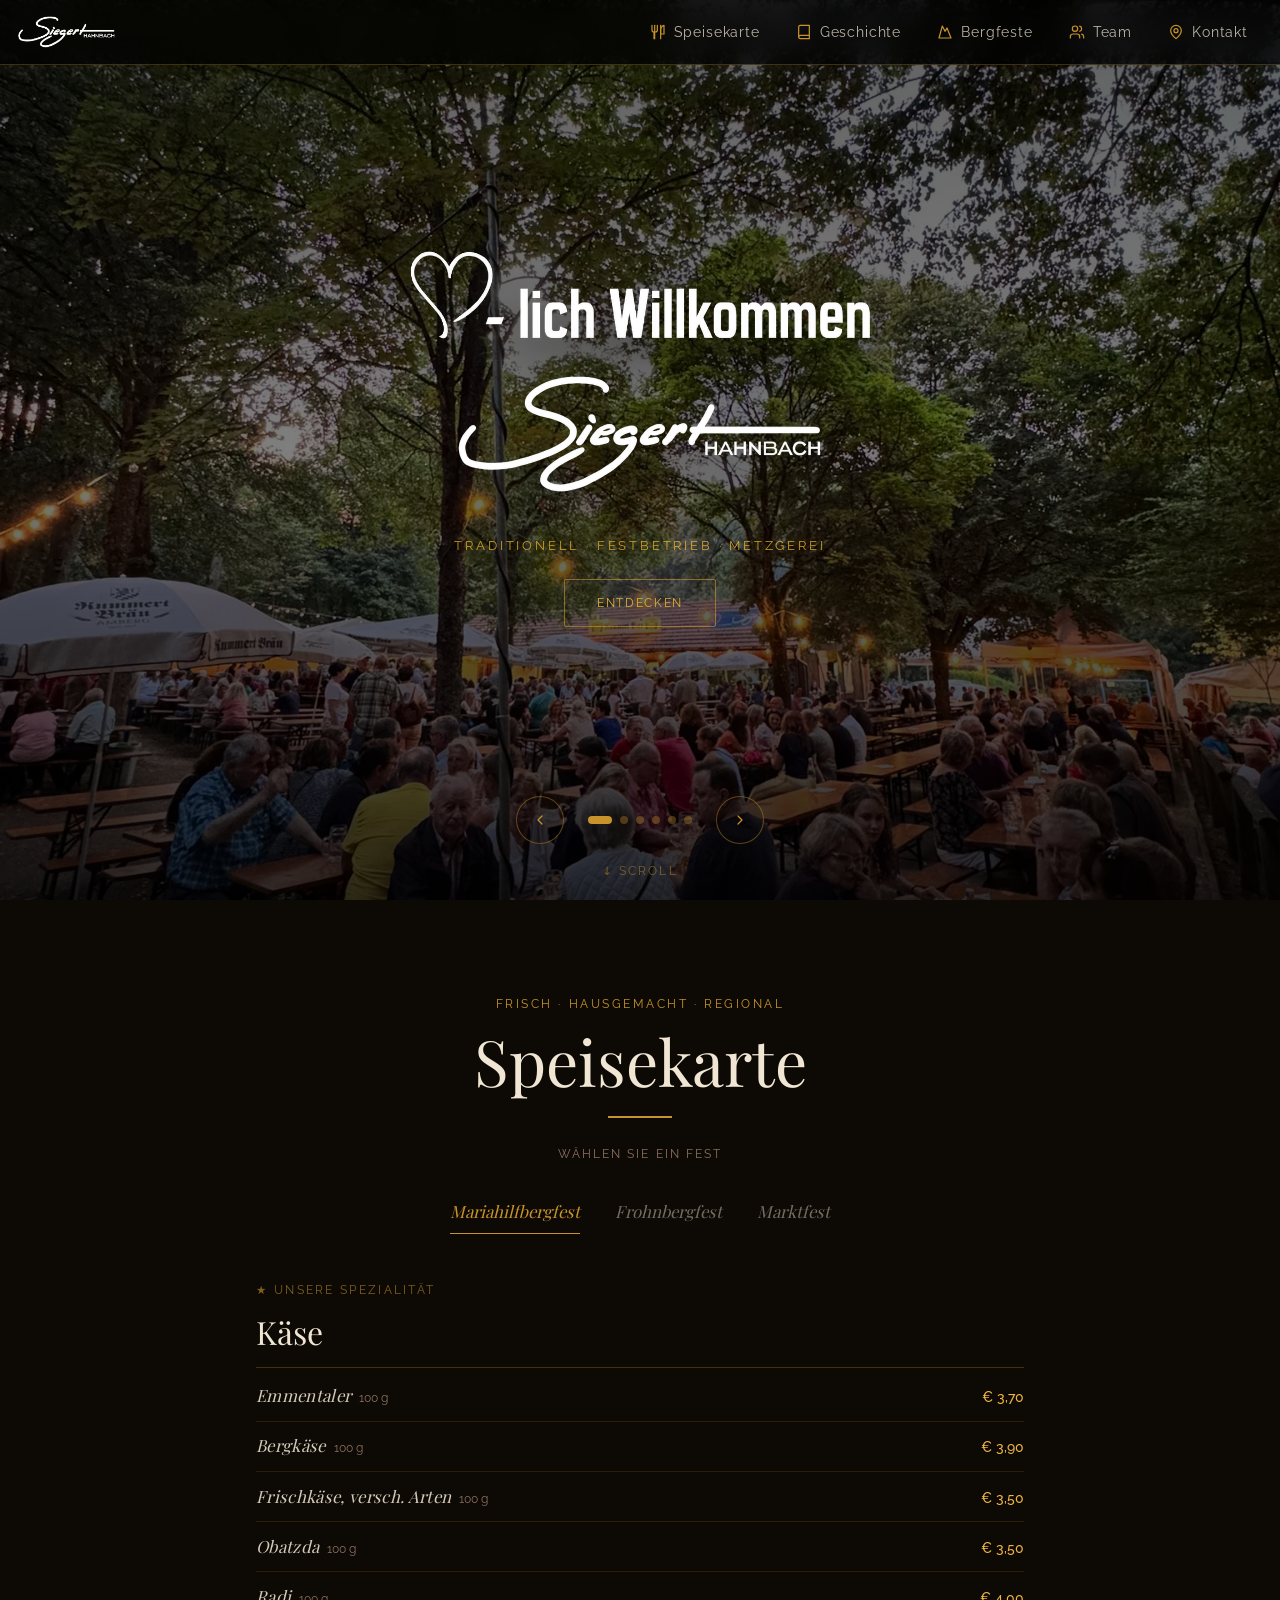
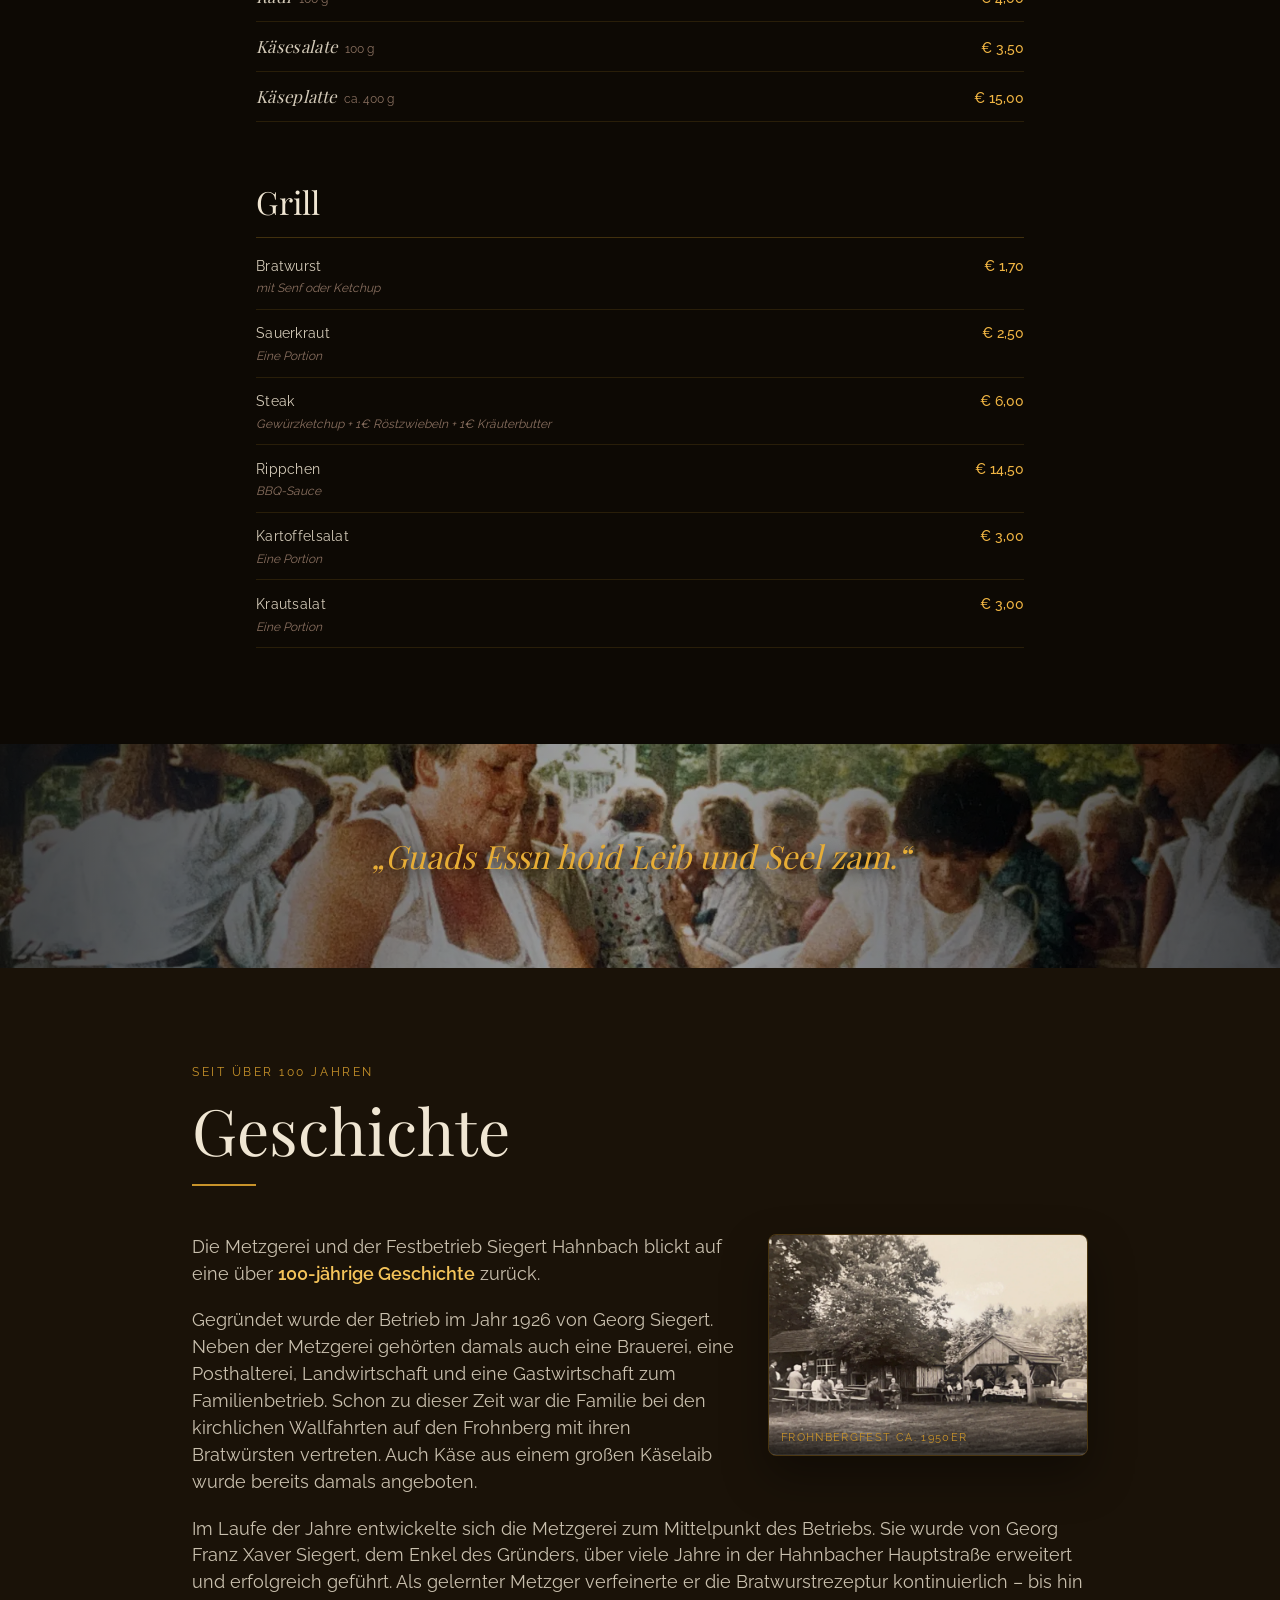
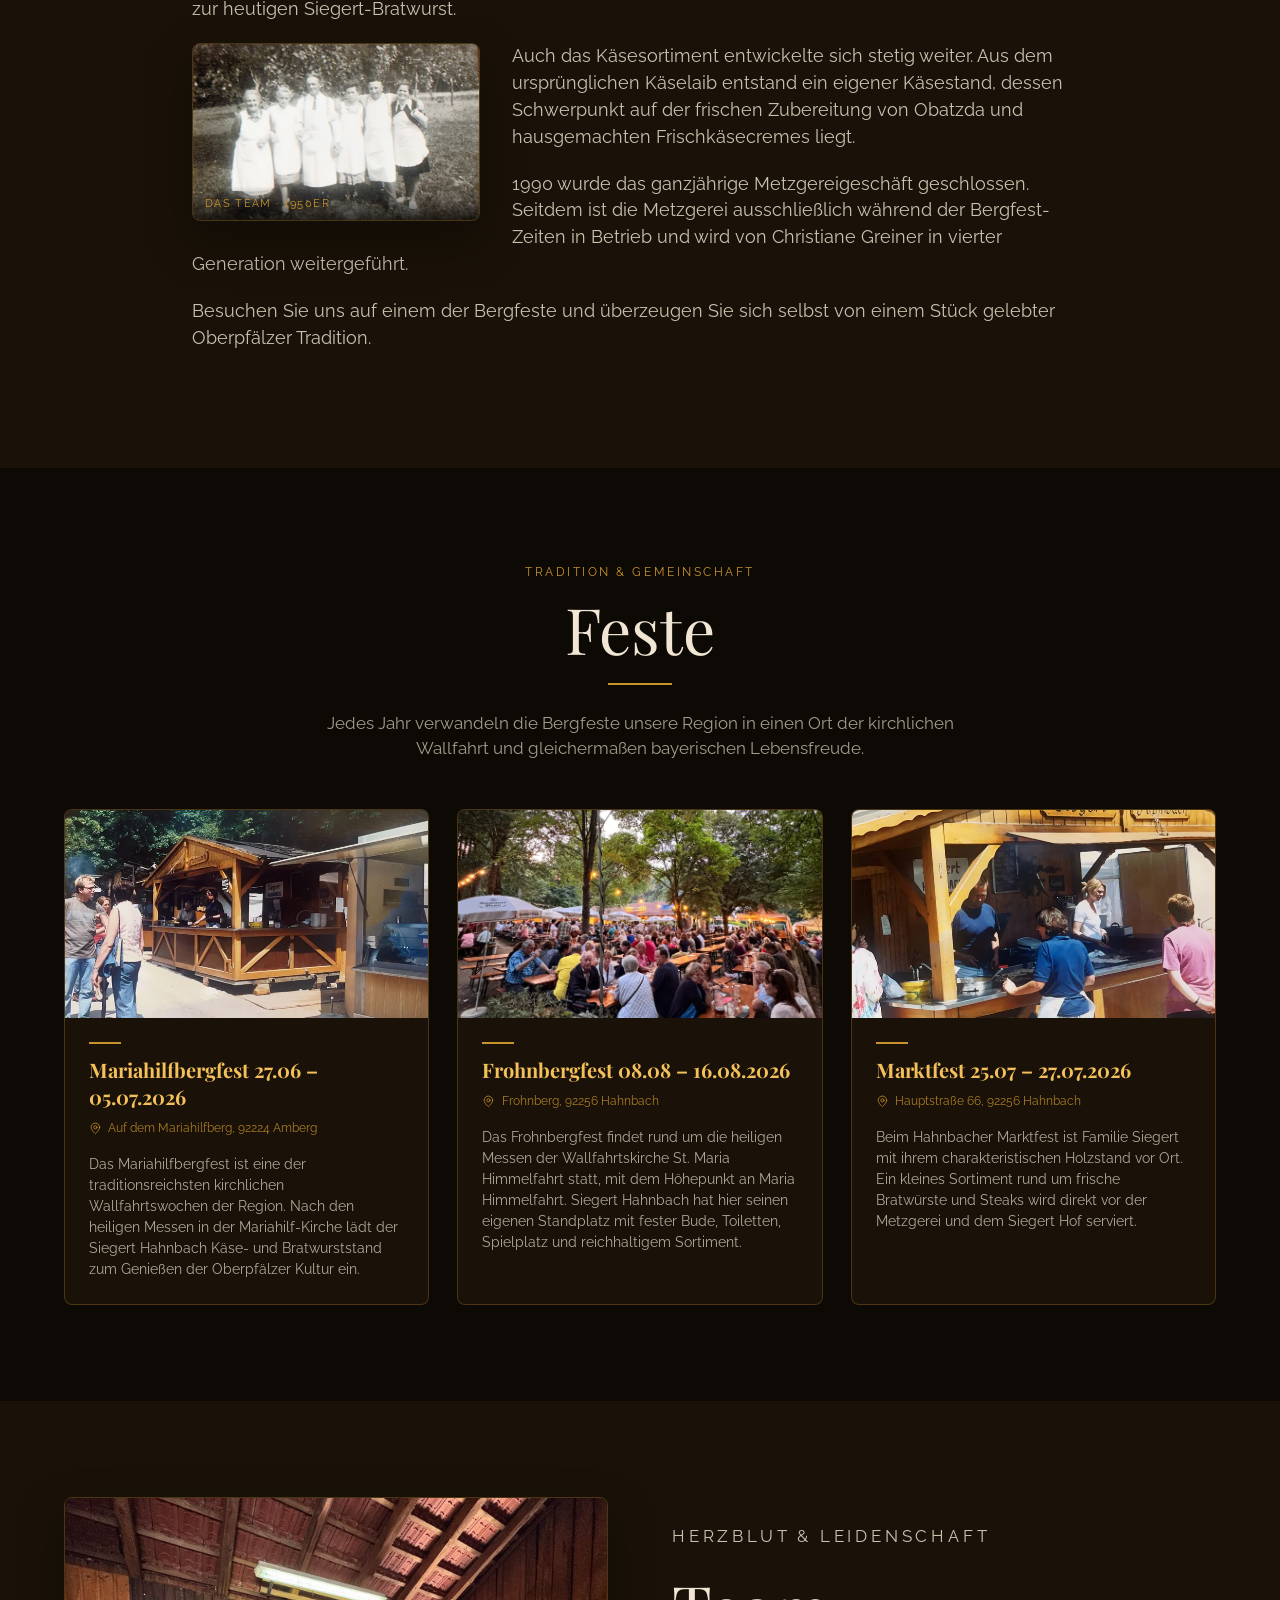
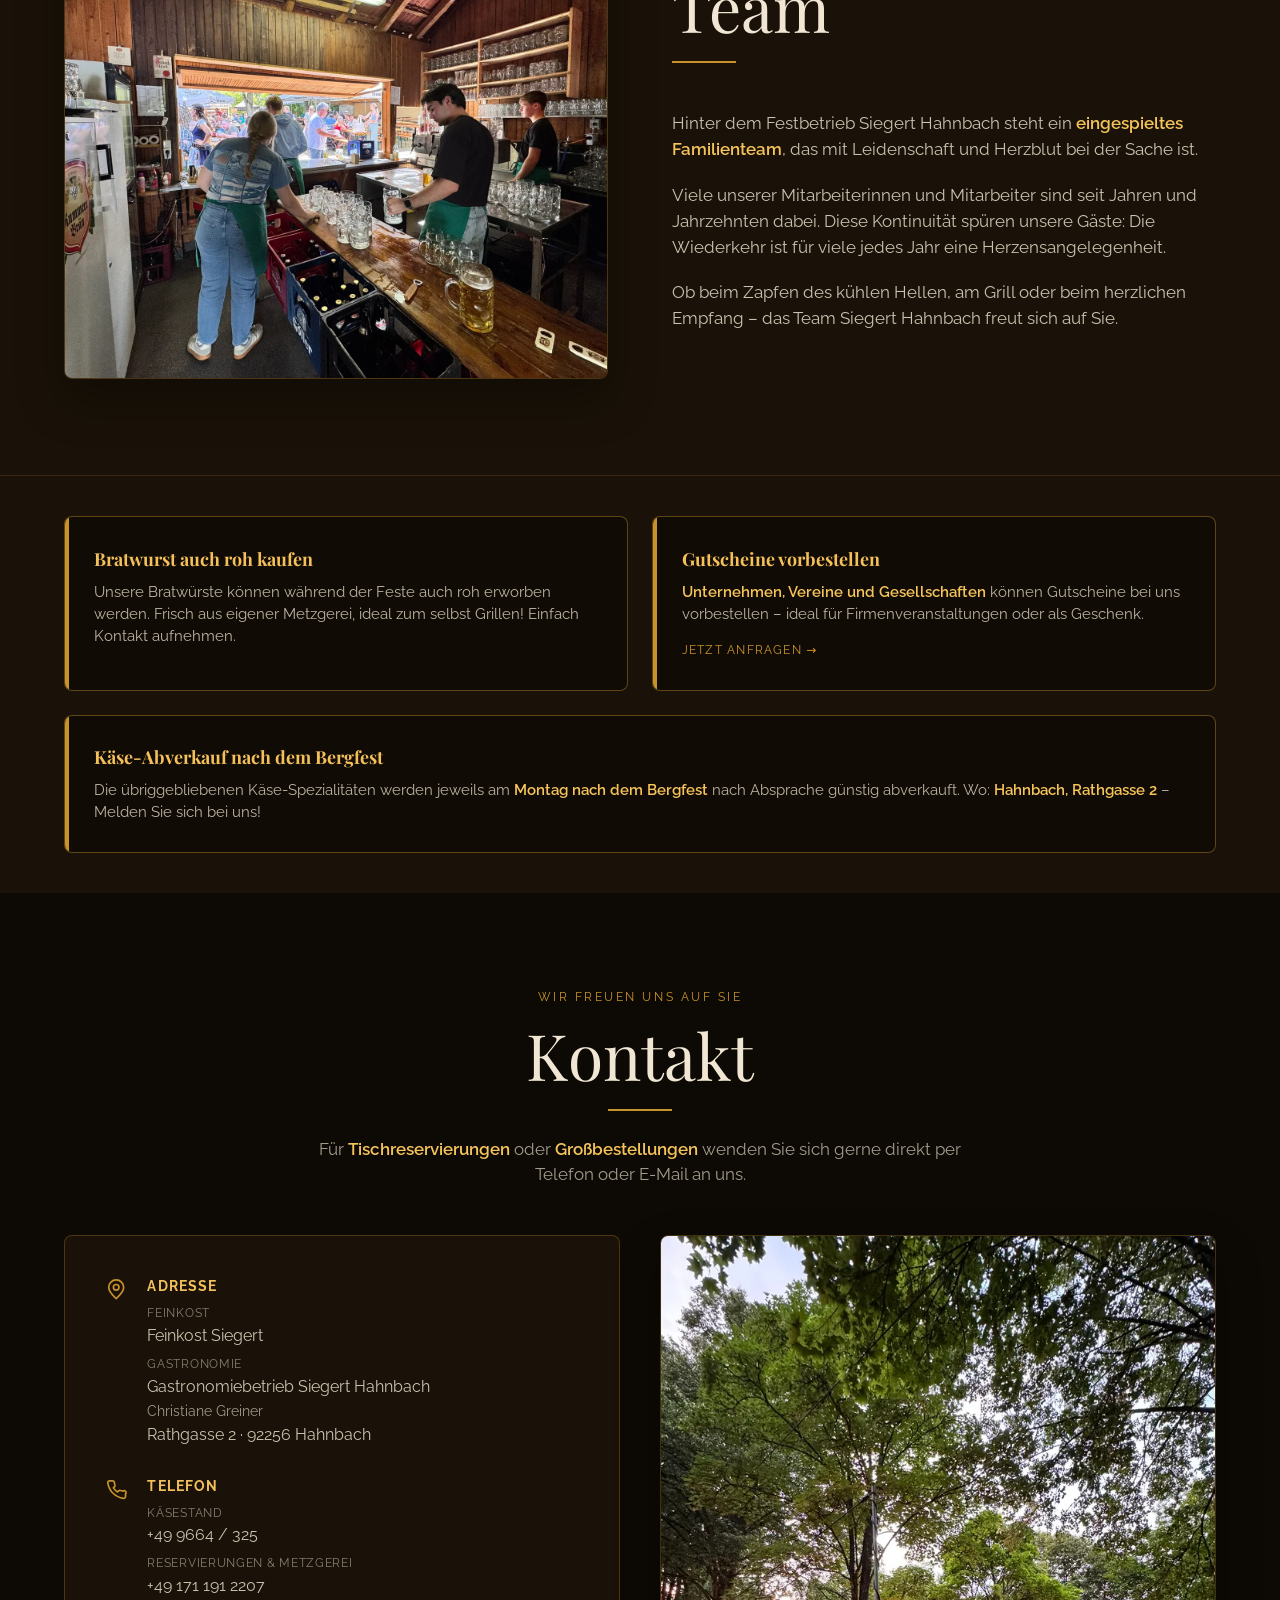
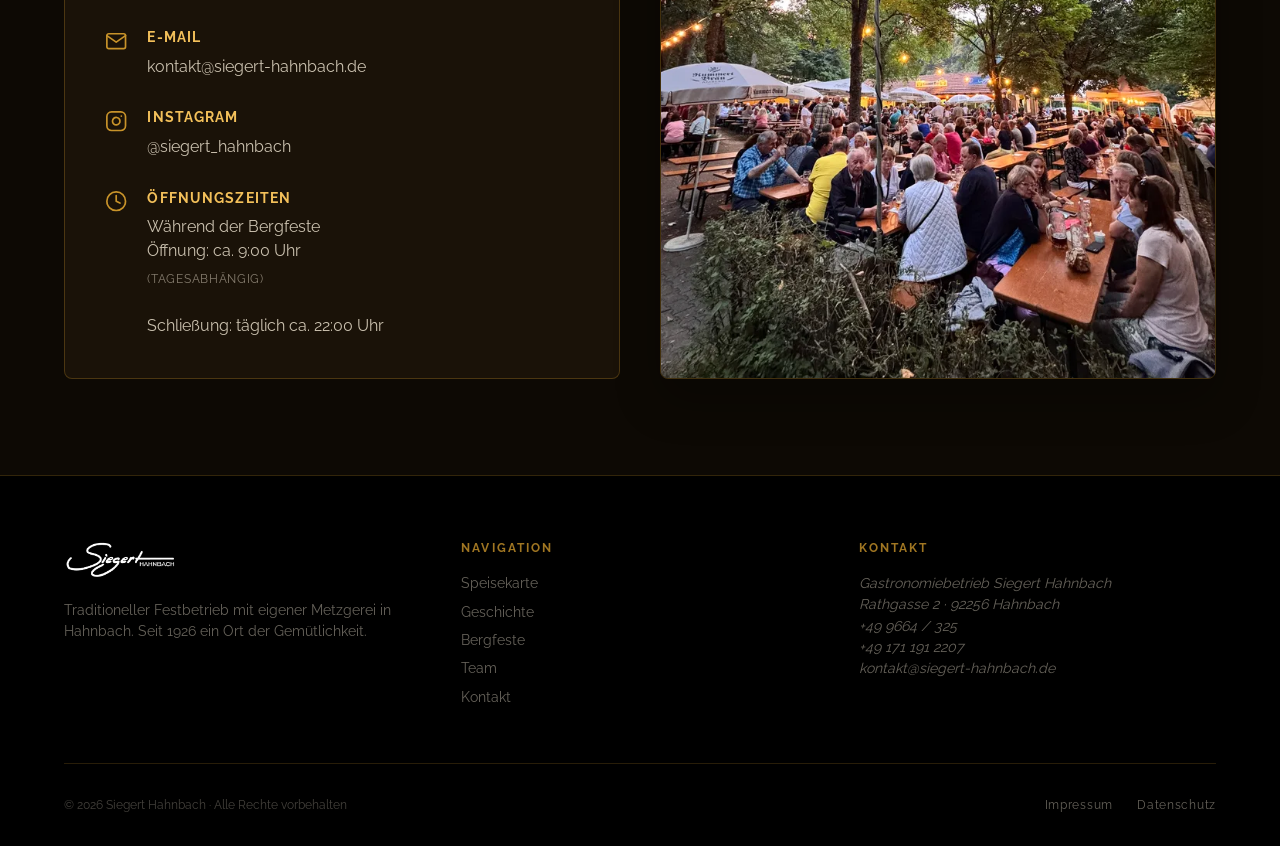
==== commit 2e31be1e: "Small improvements on design and language" ====
--- a/index.html
+++ b/index.html
@@ -32,7 +32,7 @@
       "alternateName": ["Gastronomiebetrieb Siegert Hahnbach", "Feinkost Siegert"],
       "url": "https://www.siegert-hahnbach.de/",
       "image": "https://www.siegert-hahnbach.de/assets/images/biergarten-abend-1600.webp",
-      "telephone": ["+49 9664 325", "+49 171 1912207"],
+      "telephone": ["+49 9664 / 325", "+49 171 1912207"],
       "email": "kontakt@siegert-hahnbach.de",
       "address": {
         "@type": "PostalAddress",
@@ -88,7 +88,7 @@
     <a class="brand" href="index.html" aria-label="Siegert Hahnbach Startseite"><img src="assets/images/siegert-hahnbach.webp" width="190" height="70" alt="Siegert Hahnbach"></a>
     <button class="nav-toggle" type="button" aria-expanded="false" aria-controls="nav-menu" aria-label="Menü öffnen"><span></span><span></span><span></span></button>
     <div class="nav-menu" id="nav-menu">
-      <a class="nav-link" href="index.html#speisekarte" data-scroll-target="speisekarte"><svg class="icon" aria-hidden="true" viewBox="0 0 24 24" fill="none" stroke="currentColor" stroke-width="1.8" stroke-linecap="round" stroke-linejoin="round"><path d="M3 2v7c0 1.7 1.3 3 3 3v10"/><path d="M7 2v20"/><path d="M11 2v7c0 1.7-1.3 3-3 3"/><path d="M16 2v20"/><path d="M21 15V2c-2.8.9-5 3.8-5 7v6h5z"/></svg><span>Speisekarte</span></a><a class="nav-link" href="index.html#historie" data-scroll-target="historie"><svg class="icon" aria-hidden="true" viewBox="0 0 24 24" fill="none" stroke="currentColor" stroke-width="1.8" stroke-linecap="round" stroke-linejoin="round"><path d="M4 19.5A2.5 2.5 0 0 1 6.5 17H20"/><path d="M4 4.5A2.5 2.5 0 0 1 6.5 2H20v20H6.5A2.5 2.5 0 0 1 4 19.5z"/></svg><span>Historie</span></a><a class="nav-link" href="index.html#bergfeste" data-scroll-target="bergfeste"><svg class="icon" aria-hidden="true" viewBox="0 0 24 24" fill="none" stroke="currentColor" stroke-width="1.8" stroke-linecap="round" stroke-linejoin="round"><path d="m8 3 4 8 3-5 6 15H3L8 3z"/></svg><span>Bergfeste</span></a><a class="nav-link" href="index.html#team" data-scroll-target="team"><svg class="icon" aria-hidden="true" viewBox="0 0 24 24" fill="none" stroke="currentColor" stroke-width="1.8" stroke-linecap="round" stroke-linejoin="round"><path d="M16 21v-2a4 4 0 0 0-4-4H6a4 4 0 0 0-4 4v2"/><circle cx="9" cy="7" r="4"/><path d="M22 21v-2a4 4 0 0 0-3-3.87"/><path d="M16 3.13a4 4 0 0 1 0 7.75"/></svg><span>Team</span></a><a class="nav-link" href="index.html#kontakt" data-scroll-target="kontakt"><svg class="icon" aria-hidden="true" viewBox="0 0 24 24" fill="none" stroke="currentColor" stroke-width="1.8" stroke-linecap="round" stroke-linejoin="round"><path d="M20 10c0 5-8 12-8 12S4 15 4 10a8 8 0 1 1 16 0z"/><circle cx="12" cy="10" r="3"/></svg><span>Kontakt</span></a>
+      <a class="nav-link" href="index.html#speisekarte" data-scroll-target="speisekarte"><svg class="icon" aria-hidden="true" viewBox="0 0 24 24" fill="none" stroke="currentColor" stroke-width="1.8" stroke-linecap="round" stroke-linejoin="round"><path d="M3 2v7c0 1.7 1.3 3 3 3v10"/><path d="M7 2v20"/><path d="M11 2v7c0 1.7-1.3 3-3 3"/><path d="M16 2v20"/><path d="M21 15V2c-2.8.9-5 3.8-5 7v6h5z"/></svg><span>Speisekarte</span></a><a class="nav-link" href="index.html#historie" data-scroll-target="historie"><svg class="icon" aria-hidden="true" viewBox="0 0 24 24" fill="none" stroke="currentColor" stroke-width="1.8" stroke-linecap="round" stroke-linejoin="round"><path d="M4 19.5A2.5 2.5 0 0 1 6.5 17H20"/><path d="M4 4.5A2.5 2.5 0 0 1 6.5 2H20v20H6.5A2.5 2.5 0 0 1 4 19.5z"/></svg><span>Geschichte</span></a><a class="nav-link" href="index.html#bergfeste" data-scroll-target="bergfeste"><svg class="icon" aria-hidden="true" viewBox="0 0 24 24" fill="none" stroke="currentColor" stroke-width="1.8" stroke-linecap="round" stroke-linejoin="round"><path d="m8 3 4 8 3-5 6 15H3L8 3z"/></svg><span>Bergfeste</span></a><a class="nav-link" href="index.html#team" data-scroll-target="team"><svg class="icon" aria-hidden="true" viewBox="0 0 24 24" fill="none" stroke="currentColor" stroke-width="1.8" stroke-linecap="round" stroke-linejoin="round"><path d="M16 21v-2a4 4 0 0 0-4-4H6a4 4 0 0 0-4 4v2"/><circle cx="9" cy="7" r="4"/><path d="M22 21v-2a4 4 0 0 0-3-3.87"/><path d="M16 3.13a4 4 0 0 1 0 7.75"/></svg><span>Team</span></a><a class="nav-link" href="index.html#kontakt" data-scroll-target="kontakt"><svg class="icon" aria-hidden="true" viewBox="0 0 24 24" fill="none" stroke="currentColor" stroke-width="1.8" stroke-linecap="round" stroke-linejoin="round"><path d="M20 10c0 5-8 12-8 12S4 15 4 10a8 8 0 1 1 16 0z"/><circle cx="12" cy="10" r="3"/></svg><span>Kontakt</span></a>
     </div>
   </nav>
 </header>
@@ -114,7 +114,7 @@
       </div>
     </div><div class="hero-slide" data-slide>
       <picture><source srcset="assets/images/kaesestand-720.webp 720w, assets/images/kaesestand-1120.webp 1120w, assets/images/kaesestand-1600.webp 1600w" sizes="100vw" type="image/webp"><img src="assets/images/kaesestand-1600.webp" width="1600" height="1067" alt=""></picture>
-      <div class="hero-copy">
+      <div class="hero-copy no-title-line">
         <span></span>
         <h2>Unser Käsestand</h2>
         <p>Käse-Spezialitäten aus der Region – täglich frischer Obatzda und verschiedene Frischkäsevarianten.</p>
@@ -198,7 +198,7 @@
     <div><span>Sauerkraut</span><p>Eine Portion</p></div>
     <strong>€ 2,50</strong>
   </li><li class="menu-row">
-    <div><span>Steak</span><p>180 g · Gewürzketchup · Röstzwiebeln · Kräuterbutter</p></div>
+    <div><span>Steak</span><p>Gewürzketchup + 1€ Röstzwiebeln + 1€ Kräuterbutter</p></div>
     <strong>€ 6,00</strong>
   </li><li class="menu-row">
     <div><span>Rippchen</span><p>BBQ-Sauce</p></div>
@@ -244,7 +244,7 @@
     <div><span>Bratwurstsemmel</span></div>
     
   </li><li class="menu-row">
-    <div><span>Steak</span><p>Gewürzketchup · Röstzwiebeln · Kräuterbutter</p></div>
+    <div><span>Steak</span><p>Gewürzketchup + 1€ Röstzwiebeln + 1€ Kräuterbutter</p></div>
     
   </li><li class="menu-row">
     <div><span>Rippchen</span><p>BBQ-Sauce</p></div>
@@ -275,25 +275,25 @@
     
   </li></ul>
         <div class="menu-heading"><h3>Bier & Getränke</h3></div><ul><li class="menu-row">
-    <div><span>Helles vom Fass</span><small>Maß</small><p>Kummert-Bier</p></div>
-    
-  </li><li class="menu-row">
-    <div><span>Weizen</span><small>Maß</small><p>Kummert-Bier</p></div>
-    
-  </li><li class="menu-row">
-    <div><span>Dunkles Bier</span><small>Maß</small><p>Falk-Weizen</p></div>
-    
-  </li><li class="menu-row">
-    <div><span>Alkoholfrei Hell</span><small>Maß</small></div>
-    
-  </li><li class="menu-row">
-    <div><span>Alkoholfrei Weizen</span><small>Maß</small></div>
-    
-  </li><li class="menu-row">
-    <div><span>Radler</span><small>Maß</small></div>
-    
-  </li><li class="menu-row">
-    <div><span>Russen</span><small>Maß</small></div>
+    <div><span>Helles vom Fass</span><small>Maß/Halbe</small><p>Kummert-Bier</p></div>
+    
+  </li><li class="menu-row">
+    <div><span>Weizen</span><small>Maß/Halbe</small><p>Kummert-Bier</p></div>
+    
+  </li><li class="menu-row">
+    <div><span>Dunkles Bier</span><small>Maß/Halbe</small><p>Falk-Weizen</p></div>
+    
+  </li><li class="menu-row">
+    <div><span>Alkoholfrei Hell</span><small>Maß/Halbe</small></div>
+    
+  </li><li class="menu-row">
+    <div><span>Alkoholfrei Weizen</span><small>Maß/Halbe</small></div>
+    
+  </li><li class="menu-row">
+    <div><span>Radler</span><small>Maß/Halbe</small></div>
+    
+  </li><li class="menu-row">
+    <div><span>Russen</span><small>Maß/Halbe</small></div>
     
   </li><li class="menu-row">
     <div><span>Schnaps</span></div>
@@ -302,7 +302,7 @@
     <div><span>Wein</span></div>
     
   </li><li class="menu-row">
-    <div><span>Cola · Wasser · Limo · Apfelsaft</span></div>
+    <div><span>Cola · Wasser · Limo · Apfelschorle</span></div>
     
   </li></ul>
         <div class="menu-heading"><h3>Backwaren von regionalen Bäckereien</h3></div><ul><li class="menu-row">
@@ -340,7 +340,7 @@
     <div><span>Sauerkraut</span><p>Eine Portion</p></div>
     
   </li><li class="menu-row">
-    <div><span>Steak</span><p>Gewürzketchup · Zwiebeln · Kräuterbutter</p></div>
+    <div><span>Steak</span><p>Gewürzketchup + 1€ Röstzwiebeln + 1€ Kräuterbutter</p></div>
     
   </li><li class="menu-row">
     <div><span>Bratwurstsemmel</span></div>
@@ -359,13 +359,13 @@
     <div class="content">
       <header class="section-heading">
         <p>Seit über 100 Jahren</p>
-        <h2>Historie</h2>
+        <h2>Geschichte</h2>
         <span></span>
       </header>
       <article class="history-copy">
         <figure class="history-image right">
           <picture><source srcset="assets/images/historisches-foto-720.webp 720w, assets/images/historisches-foto-1120.webp 1120w, assets/images/historisches-foto-1600.webp 1600w" sizes="(min-width: 760px) 320px, 100vw" type="image/webp"><img src="assets/images/historisches-foto-1600.webp" loading="lazy" width="720" height="480" alt="Historisches Foto des Biergartens Siegert"></picture>
-          <figcaption>Frohnbergfest ca. 1940er</figcaption>
+          <figcaption>Frohnbergfest ca. 1950er</figcaption>
         </figure>
         <p>Die Metzgerei und der Festbetrieb Siegert Hahnbach blickt auf eine über <strong>100-jährige Geschichte</strong> zurück.</p>
         <p>Gegründet wurde der Betrieb im Jahr 1926 von Georg Siegert. Neben der Metzgerei gehörten damals auch eine Brauerei, eine Posthalterei, Landwirtschaft und eine Gastwirtschaft zum Familienbetrieb. Schon zu dieser Zeit war die Familie bei den kirchlichen Wallfahrten auf den Frohnberg mit ihren Bratwürsten vertreten. Auch Käse aus einem großen Käselaib wurde bereits damals angeboten.</p>
@@ -439,7 +439,7 @@
       <div class="contact-grid">
         <address class="contact-card">
           <div><svg class="icon" aria-hidden="true" viewBox="0 0 24 24" fill="none" stroke="currentColor" stroke-width="1.8" stroke-linecap="round" stroke-linejoin="round"><path d="M20 10c0 5-8 12-8 12S4 15 4 10a8 8 0 1 1 16 0z"/><circle cx="12" cy="10" r="3"/></svg><div><h3>Adresse</h3><p><small>Feinkost</small>Feinkost Siegert<br><small>Gastronomie</small>Gastronomiebetrieb Siegert Hahnbach<br><span>Christiane Greiner</span><br><b>Rathgasse 2 · 92256 Hahnbach</b></p></div></div>
-          <div><svg class="icon" aria-hidden="true" viewBox="0 0 24 24" fill="none" stroke="currentColor" stroke-width="1.8" stroke-linecap="round" stroke-linejoin="round"><path d="M22 16.92v3a2 2 0 0 1-2.18 2A19.8 19.8 0 0 1 3 5.18 2 2 0 0 1 5 3h3a2 2 0 0 1 2 1.72c.12.9.32 1.77.57 2.61a2 2 0 0 1-.45 2.11L9 10.56a16 16 0 0 0 4.44 4.44l1.12-1.12a2 2 0 0 1 2.11-.45c.84.25 1.71.45 2.61.57A2 2 0 0 1 22 16.92z"/></svg><div><h3>Telefon</h3><p><small>Käsestand</small><a href="tel:+499664325">09664 / 325</a><br><small>Reservierungen & Metzgerei</small><a href="tel:+491711912207">+49 171 191 2207</a></p></div></div>
+          <div><svg class="icon" aria-hidden="true" viewBox="0 0 24 24" fill="none" stroke="currentColor" stroke-width="1.8" stroke-linecap="round" stroke-linejoin="round"><path d="M22 16.92v3a2 2 0 0 1-2.18 2A19.8 19.8 0 0 1 3 5.18 2 2 0 0 1 5 3h3a2 2 0 0 1 2 1.72c.12.9.32 1.77.57 2.61a2 2 0 0 1-.45 2.11L9 10.56a16 16 0 0 0 4.44 4.44l1.12-1.12a2 2 0 0 1 2.11-.45c.84.25 1.71.45 2.61.57A2 2 0 0 1 22 16.92z"/></svg><div><h3>Telefon</h3><p><small>Käsestand</small><a href="tel:+499664325">+49 9664 / 325</a><br><small>Reservierungen & Metzgerei</small><a href="tel:+491711912207">+49 171 191 2207</a></p></div></div>
           <div><svg class="icon" aria-hidden="true" viewBox="0 0 24 24" fill="none" stroke="currentColor" stroke-width="1.8" stroke-linecap="round" stroke-linejoin="round"><path d="M4 4h16c1.1 0 2 .9 2 2v12c0 1.1-.9 2-2 2H4c-1.1 0-2-.9-2-2V6c0-1.1.9-2 2-2z"/><path d="m22 6-10 7L2 6"/></svg><div><h3>E-Mail</h3><p><a href="mailto:kontakt@siegert-hahnbach.de">kontakt@siegert-hahnbach.de</a></p></div></div>
           <div><svg class="icon" aria-hidden="true" viewBox="0 0 24 24" fill="none" stroke="currentColor" stroke-width="1.8" stroke-linecap="round" stroke-linejoin="round"><rect width="20" height="20" x="2" y="2" rx="5" ry="5"/><path d="M16 11.37A4 4 0 1 1 12.63 8 4 4 0 0 1 16 11.37z"/><path d="M17.5 6.5h.01"/></svg><div><h3>Instagram</h3><p><a href="https://www.instagram.com/siegert_hahnbach" target="_blank" rel="noopener noreferrer">@siegert_hahnbach</a></p></div></div>
           <div><svg class="icon" aria-hidden="true" viewBox="0 0 24 24" fill="none" stroke="currentColor" stroke-width="1.8" stroke-linecap="round" stroke-linejoin="round"><circle cx="12" cy="12" r="10"/><path d="M12 6v6l4 2"/></svg><div><h3>Öffnungszeiten</h3><p>Während der Bergfeste<br>Öffnung: ca. 9:00 Uhr <small>(tagesabhängig)</small><br>Schließung: täglich ca. 22:00 Uhr</p></div></div>
@@ -458,7 +458,7 @@
     <nav aria-label="Footer Navigation">
       <h2>Navigation</h2>
       <a href="index.html#speisekarte">Speisekarte</a>
-      <a href="index.html#historie">Historie</a>
+      <a href="index.html#historie">Geschichte</a>
       <a href="index.html#bergfeste">Bergfeste</a>
       <a href="index.html#team">Team</a>
       <a href="index.html#kontakt">Kontakt</a>
@@ -468,7 +468,7 @@
       <address>
         Gastronomiebetrieb Siegert Hahnbach<br>
         Rathgasse 2 · 92256 Hahnbach<br>
-        09664 / 325<br>
+        +49 9664 / 325<br>
         +49 171 191 2207<br>
         <a href="mailto:kontakt@siegert-hahnbach.de">kontakt@siegert-hahnbach.de</a>
       </address>
--- a/css/style.css
+++ b/css/style.css
@@ -0,0 +1,19 @@
+@import url("../assets/fonts/fonts.css");
+:root{--bg:#0d0904;--fg:#f0e6d3;--card:#1a1208;--muted:#8a7060;--gold:#c8932a;--gold-soft:rgba(200,147,42,.4);--line:rgba(200,147,42,.18);--sans:"Raleway",system-ui,-apple-system,BlinkMacSystemFont,"Segoe UI",sans-serif;--serif:"Playfair Display",Georgia,serif}
+*{box-sizing:border-box}html{scroll-behavior:smooth;background:var(--bg);font-size:16px}body{margin:0;background:var(--bg);color:var(--fg);font-family:var(--sans);line-height:1.5;text-rendering:optimizeLegibility}body.nav-open{overflow:hidden}img,svg{display:block}img{max-width:100%}a{color:inherit;text-decoration:none}button{font:inherit;color:inherit}strong{color:#f5c45a;font-weight:600}.skip-link{position:fixed;left:1rem;top:-5rem;z-index:100;background:var(--gold);color:#110c05;padding:.75rem 1rem}.skip-link:focus{top:1rem}.icon{width:1rem;height:1rem;flex:0 0 auto}
+:focus-visible{outline:2px solid var(--gold);outline-offset:4px}.site-header{position:fixed;inset:0 0 auto 0;z-index:50;background:rgba(0,0,0,.75);border-bottom:1px solid rgba(200,147,42,.3);backdrop-filter:blur(14px)}.top-nav{height:4rem;max-width:80rem;margin:auto;padding:0 1rem;display:flex;align-items:center;justify-content:space-between}.brand img{height:2.25rem;width:auto;object-fit:contain}.nav-menu{display:flex;align-items:center;gap:.25rem}.nav-link{display:flex;align-items:center;gap:.5rem;padding:.5rem 1rem;border-radius:.25rem;color:rgba(240,230,211,.76);font-size:.875rem;letter-spacing:.06em;transition:color .2s,background .2s}.nav-link .icon{color:var(--gold)}.nav-link:hover,.nav-link:focus-visible{color:var(--gold);background:rgba(200,147,42,.08)}.nav-toggle{display:none;width:2.25rem;height:2.25rem;border:0;background:transparent;padding:.45rem}.nav-toggle span{display:block;width:100%;height:2px;background:rgba(240,230,211,.8);margin:.25rem 0;transition:.2s}
+.visually-hidden{position:absolute!important;width:1px;height:1px;padding:0;margin:-1px;overflow:hidden;clip:rect(0 0 0 0);white-space:nowrap;border:0}.hero{position:relative;height:100svh;min-height:42rem;overflow:hidden}.hero-slide{position:absolute;inset:0;opacity:0;z-index:0;transition:opacity .7s ease}.hero-slide.is-active{opacity:1;z-index:1}.hero-slide>picture,.hero-slide>picture>img{width:100%;height:100%;object-fit:cover}.hero-slide:after{content:"";position:absolute;inset:0;background:linear-gradient(to bottom,rgba(0,0,0,.62),rgba(0,0,0,.5),rgba(0,0,0,.82))}.hero-home,.hero-copy{position:absolute;inset:0;z-index:2;display:flex;flex-direction:column;align-items:center;justify-content:center;text-align:center;padding:5rem 1.5rem 7rem}.welcome-mark{width:min(30rem,80vw);height:auto;filter:drop-shadow(0 18px 30px rgba(0,0,0,.9))}.main-logo{width:min(23.75rem,65vw);height:auto;filter:drop-shadow(0 18px 30px rgba(0,0,0,.9));margin-top:1rem}.hero-home p{margin:2.1rem 0 0;color:rgba(251,191,36,.78);text-transform:uppercase;font-size:.8rem;letter-spacing:.22em}.outline-button{display:inline-flex;align-items:center;justify-content:center;margin-top:1.5rem;min-height:3rem;padding:.8rem 2rem;border:1px solid rgba(200,147,42,.62);border-radius:2px;color:#e4aa33;text-transform:uppercase;font-size:.76rem;letter-spacing:.14em;transition:background .2s,border-color .2s,color .2s}.outline-button:hover{background:rgba(200,147,42,.16);border-color:rgba(200,147,42,.82);color:#ffd36a}.hero-copy>span{width:3rem;height:2px;background:var(--gold);margin-bottom:1.4rem}.hero-copy.no-title-line>span{display:none}.hero-copy h2{font-family:var(--serif);font-weight:700;line-height:1.04;font-size:clamp(2.6rem,7vw,4.8rem);margin:0;color:white;text-shadow:0 2px 24px rgba(0,0,0,.9)}.hero-copy p{max-width:36rem;margin:1.2rem 0 0;color:rgba(255,251,235,.86);font-size:clamp(1rem,2vw,1.25rem);text-shadow:0 1px 8px rgba(0,0,0,.95)}.hero-controls{position:absolute;z-index:5;left:0;right:0;bottom:3.5rem;display:flex;align-items:center;justify-content:center;gap:1.5rem}.round-button{width:3rem;height:3rem;border-radius:50%;border:1px solid rgba(200,147,42,.44);background:rgba(0,0,0,.12);color:var(--gold);display:grid;place-items:center;cursor:pointer;transition:.2s}.round-button:hover{background:rgba(200,147,42,.16);border-color:rgba(200,147,42,.72)}.slide-dots{display:flex;gap:.5rem;align-items:center}.slide-dots button{width:.5rem;height:.5rem;border:0;border-radius:999px;background:rgba(200,147,42,.35);padding:0;cursor:pointer;transition:.25s}.slide-dots button.is-active{width:1.5rem;background:var(--gold)}.scroll-cue{position:absolute;z-index:5;bottom:1.25rem;left:50%;transform:translateX(-50%);margin:0;color:rgba(200,147,42,.52);font-size:.72rem;text-transform:uppercase;letter-spacing:.18em}
+.section{padding:6rem 1rem;background:var(--bg)}.section-card{background:var(--card)}.narrow{max-width:48rem;margin:auto}.content{max-width:56rem;margin:auto}.wide{max-width:72rem;margin:auto}.section-heading{margin-bottom:3rem}.section-heading.center{text-align:center}.section-heading p{margin:0 0 .7rem;color:var(--gold);text-transform:uppercase;letter-spacing:.22em;font-size:.72rem}.section-heading h2{font-family:var(--serif);font-size:clamp(3rem,7vw,4rem);font-weight:400;line-height:1.15;margin:0;color:var(--fg)}.section-heading span{display:block;width:4rem;height:2px;background:var(--gold);margin:1.1rem 0 0}.section-heading.center span{margin-left:auto;margin-right:auto}.section-heading small{display:block;margin-top:1.8rem;color:var(--muted);font-size:.72rem;text-transform:uppercase;letter-spacing:.18em}.section-heading div{max-width:42rem;margin:1.6rem auto 0;color:rgba(240,230,211,.66);font-size:1.05rem}
+.tab-list{display:flex;flex-wrap:wrap;justify-content:center;gap:1rem 2.2rem;margin:-1rem 0 3rem}.tab-list button{position:relative;border:0;background:transparent;padding:.2rem 0 .65rem;color:rgba(240,230,211,.45);font-family:var(--serif);font-style:italic;font-size:1.05rem;cursor:pointer}.tab-list button:after{content:"";position:absolute;left:0;right:0;bottom:0;height:1px;background:transparent}.tab-list button.is-active{color:var(--gold)}.tab-list button.is-active:after{background:var(--gold)}.menu-panel{animation:fade .2s ease}.menu-panel.compact{max-width:28rem;margin:auto}.menu-heading{margin:3.5rem 0 .25rem}.menu-heading:first-child{margin-top:0}.menu-heading p{margin:0 0 .5rem;color:rgba(200,147,42,.62);font-size:.72rem;text-transform:uppercase;letter-spacing:.2em}.menu-heading h3{font-family:var(--serif);font-size:2rem;font-weight:400;margin:0;color:var(--fg);border-bottom:1px solid rgba(200,147,42,.28);padding-bottom:.7rem}.menu-panel ul{list-style:none;margin:0;padding:0}.menu-row{display:flex;align-items:baseline;gap:1rem;padding:.72rem 0;border-bottom:1px solid rgba(200,147,42,.15)}.menu-row div{flex:1;min-width:0}.menu-row span{color:rgba(240,230,211,.88);font-size:.9rem;letter-spacing:.02em}.menu-row.is-italic span{font-family:var(--serif);font-style:italic;font-size:1.05rem}.menu-row small{margin-left:.5rem;color:var(--muted);font-size:.75rem}.menu-row p{margin:.1rem 0 0;color:var(--muted);font-size:.75rem;font-style:italic}.menu-row strong{white-space:nowrap;color:#f0b543;font-size:.85rem;font-weight:500}
+.image-divider{height:14rem;position:relative;overflow:hidden;display:grid;place-items:center}.image-divider picture,.image-divider img{position:absolute;inset:0;width:100%;height:100%;object-fit:cover}.image-divider:after{content:"";position:absolute;inset:0;background:linear-gradient(90deg,rgba(0,0,0,.72),rgba(0,0,0,.32),rgba(0,0,0,.72))}.image-divider p{position:relative;z-index:1;margin:0;padding:0 1rem;color:#e7ad36;font-family:var(--serif);font-style:italic;font-size:clamp(1.35rem,4vw,2rem);text-align:center;text-shadow:0 2px 16px rgba(0,0,0,.9)}
+.history-copy{font-size:clamp(1rem,2vw,1.12rem);color:rgba(240,230,211,.82)}.history-copy p{margin:0 0 1.25rem}.history-image{position:relative;margin:0 0 1.5rem;border:1px solid rgba(200,147,42,.28);border-radius:.5rem;overflow:hidden;box-shadow:0 20px 45px rgba(0,0,0,.35)}.history-image.right{float:right;width:20rem;margin-left:2rem}.history-image.left{float:left;width:18rem;margin-right:2rem}.history-image img{width:100%;height:13.75rem;object-fit:cover}.history-image.left img{height:11rem;object-position:top}.history-image figcaption{position:absolute;left:0;right:0;bottom:0;padding:.55rem .75rem;background:linear-gradient(to top,rgba(0,0,0,.75),transparent);color:var(--gold);font-size:.7rem;text-transform:uppercase;letter-spacing:.12em}.history-copy:after{content:"";display:block;clear:both}
+.fest-grid{display:grid;grid-template-columns:repeat(3,minmax(0,1fr));gap:1.75rem}.fest-card{background:var(--card);border:1px solid rgba(200,147,42,.28);border-radius:.5rem;overflow:hidden;display:flex;flex-direction:column}.fest-card picture{height:13rem;overflow:hidden}.fest-card img{width:100%;height:100%;object-fit:cover;transition:transform .5s}.fest-card.frohn-card img{object-position:center 70%}.fest-card:hover img{transform:scale(1.05)}.fest-card div{padding:1.5rem;display:flex;flex-direction:column;flex:1}.fest-card div>span{width:2rem;height:2px;background:var(--gold);margin-bottom:.75rem}.fest-card h3{font-family:var(--serif);font-size:1.25rem;color:#f3c05a;margin:0 0 .45rem;line-height:1.35}.fest-card p{margin:.5rem 0 0;color:rgba(240,230,211,.7);font-size:.875rem}.fest-card .location{display:flex;align-items:center;gap:.4rem;color:rgba(200,147,42,.82);font-size:.75rem;margin:.1rem 0 .55rem}.fest-card .location .icon{width:.8rem;height:.8rem}
+.team-layout{display:grid;grid-template-columns:1fr 1fr;gap:4rem;align-items:center}.team-layout picture{border:1px solid rgba(200,147,42,.28);border-radius:.5rem;overflow:hidden;box-shadow:0 20px 45px rgba(0,0,0,.35)}.team-layout img{width:100%;height:30rem;object-fit:cover}.team-layout p{color:rgba(240,230,211,.82);font-size:1.08rem;margin:0 0 1.25rem}
+.announcements{padding:2.5rem 1rem;border-top:1px solid rgba(200,147,42,.18)}.notice-grid{display:grid;grid-template-columns:repeat(2,minmax(0,1fr));gap:1.5rem}.notice-grid article{position:relative;background:rgba(13,9,4,.62);border:1px solid rgba(200,147,42,.42);border-radius:.5rem;padding:1.8rem;overflow:hidden}.notice-grid article:before{content:"";position:absolute;left:0;top:0;bottom:0;width:4px;background:var(--gold)}.wide-notice{grid-column:1/-1}.notice-grid h3{font-family:var(--serif);color:#f3c05a;margin:0 0 .5rem;font-size:1.12rem}.notice-grid p{margin:0;color:rgba(240,230,211,.76);font-size:.92rem}.notice-grid a{display:inline-block;margin-top:1rem;color:var(--gold);font-size:.76rem;text-transform:uppercase;letter-spacing:.1em}
+.contact-grid{display:grid;grid-template-columns:1fr 1fr;gap:2.5rem;align-items:stretch}.contact-card{background:var(--card);border:1px solid rgba(200,147,42,.28);border-radius:.5rem;padding:2.5rem;font-style:normal}.contact-card>div{display:flex;align-items:flex-start;gap:1.25rem;margin-bottom:1.8rem}.contact-card>div:last-child{margin-bottom:0}.contact-card .icon{width:1.4rem;height:1.4rem;color:var(--gold);margin-top:.15rem}.contact-card h3{margin:0 0 .4rem;color:#f3c05a;font-size:.88rem;text-transform:uppercase;letter-spacing:.08em}.contact-card p{margin:0;color:rgba(240,230,211,.82)}.contact-card small{display:block;color:rgba(240,230,211,.5);text-transform:uppercase;letter-spacing:.06em;font-size:.72rem;margin:.5rem 0 .1rem}.contact-card span{color:rgba(240,230,211,.62);font-size:.9rem}.contact-card b{font-weight:400}.contact-card a:hover{color:var(--gold)}.contact-image{border:1px solid rgba(200,147,42,.28);border-radius:.5rem;overflow:hidden;box-shadow:0 20px 45px rgba(0,0,0,.28)}.contact-image img{width:100%;height:100%;min-height:20rem;object-fit:cover}
+.site-footer{background:#000;border-top:1px solid rgba(200,147,42,.25);padding:4rem 1rem 2rem}.footer-inner{max-width:72rem;margin:auto;display:grid;grid-template-columns:repeat(3,minmax(0,1fr));gap:2.5rem}.footer-logo{height:2.5rem;width:auto;object-fit:contain;margin-bottom:1.25rem}.site-footer h2{margin:0 0 1rem;color:rgba(200,147,42,.8);font-size:.72rem;text-transform:uppercase;letter-spacing:.18em}.site-footer p,.site-footer address,.site-footer a{color:rgba(240,230,211,.42);font-size:.88rem}.site-footer nav a{display:block;margin:.45rem 0}.site-footer a:hover{color:var(--gold)}.footer-bottom{max-width:72rem;margin:3rem auto 0;padding-top:2rem;border-top:1px solid rgba(200,147,42,.2);display:flex;justify-content:space-between;gap:1rem;color:rgba(240,230,211,.28)}.footer-bottom p{margin:0;color:rgba(240,230,211,.28);font-size:.75rem}.footer-bottom div{display:flex;gap:1.5rem}.footer-bottom a{font-size:.75rem;letter-spacing:.06em}
+.legal-hero{position:relative;padding:9rem 1rem 3.5rem;background:radial-gradient(circle at 10% 0,rgba(200,147,42,.18),transparent 24rem),#000;border-bottom:1px solid rgba(200,147,42,.3)}.legal-hero>div{max-width:48rem;margin:auto}.legal-hero nav{display:flex;gap:.5rem;margin-bottom:2rem;color:rgba(240,230,211,.42);font-size:.78rem;letter-spacing:.06em}.legal-hero a:hover{color:var(--gold)}.legal-hero p{color:var(--gold);text-transform:uppercase;letter-spacing:.22em;font-size:.72rem}.legal-hero h1{font-family:var(--serif);font-size:clamp(2.55rem,9vw,4rem);font-weight:400;line-height:1.08;margin:.5rem 0;color:var(--fg);overflow-wrap:break-word;hyphens:auto}.legal-hero div div{color:rgba(240,230,211,.52);max-width:36rem}.legal-hero>div>span{display:block;width:4rem;height:2px;background:var(--gold);margin-top:1.4rem}.legal-content{padding:2.5rem 1rem 7rem;background:var(--bg)}.legal-content h2,.legal-content h3{font-family:var(--serif);font-weight:400;color:var(--fg);border-bottom:1px solid rgba(200,147,42,.28);padding-bottom:.8rem;margin:2.8rem 0 1rem}.legal-content h2{font-size:1.6rem}.legal-content h3{font-size:1.45rem}.legal-content p{color:rgba(240,230,211,.66);font-size:.92rem}.info-row{display:flex;gap:1.5rem;padding:.65rem 0;border-bottom:1px solid rgba(200,147,42,.15)}.info-row span{width:11rem;flex:0 0 auto;color:rgba(240,230,211,.45);font-size:.75rem;text-transform:uppercase;letter-spacing:.08em}.info-row p{margin:0;color:rgba(240,230,211,.82)}.legal-back{margin-top:3.5rem;padding-top:2rem;border-top:1px solid rgba(200,147,42,.2);display:flex;justify-content:space-between;gap:1rem}.legal-back p,.legal-back a{font-size:.78rem;color:rgba(240,230,211,.36)}.legal-back a:hover{color:var(--gold)}
+@keyframes fade{from{opacity:.5;transform:translateY(4px)}to{opacity:1;transform:none}}
+@media (max-width:900px){.nav-toggle{display:block}.nav-menu{position:absolute;left:0;right:0;top:4rem;display:none;flex-direction:column;align-items:stretch;background:rgba(0,0,0,.96);border-top:1px solid rgba(200,147,42,.3);padding:.5rem 1rem 1rem}.nav-open .nav-menu{display:flex}.nav-link{padding:.9rem 0;border-bottom:1px solid rgba(200,147,42,.16)}.fest-grid,.team-layout,.contact-grid,.footer-inner{grid-template-columns:1fr}.team-layout{gap:2rem}.team-layout picture{order:2}.team-layout div{order:1}.notice-grid{grid-template-columns:1fr}.hero{min-height:40rem}.section{padding:5rem 1rem}.history-image.right,.history-image.left{float:none;width:100%;margin:0 0 1.5rem}.history-image img,.history-image.left img{height:14rem}.footer-bottom,.legal-back,.info-row{flex-direction:column}.info-row span{width:auto}.contact-card{padding:1.5rem}}
+@media (max-width:520px){.hero-home,.hero-copy{padding-left:1rem;padding-right:1rem}.hero-controls{gap:1rem}.round-button{width:2.7rem;height:2.7rem}.tab-list{gap:1rem}.section-heading h2{font-size:2.65rem}.menu-row{gap:.5rem}.contact-card>div{gap:1rem}.site-footer{padding-top:3rem}}
+@media (prefers-reduced-motion:reduce){*,*::before,*::after{scroll-behavior:auto!important;animation-duration:.001ms!important;transition-duration:.001ms!important}.hero-slide{transition:none}}
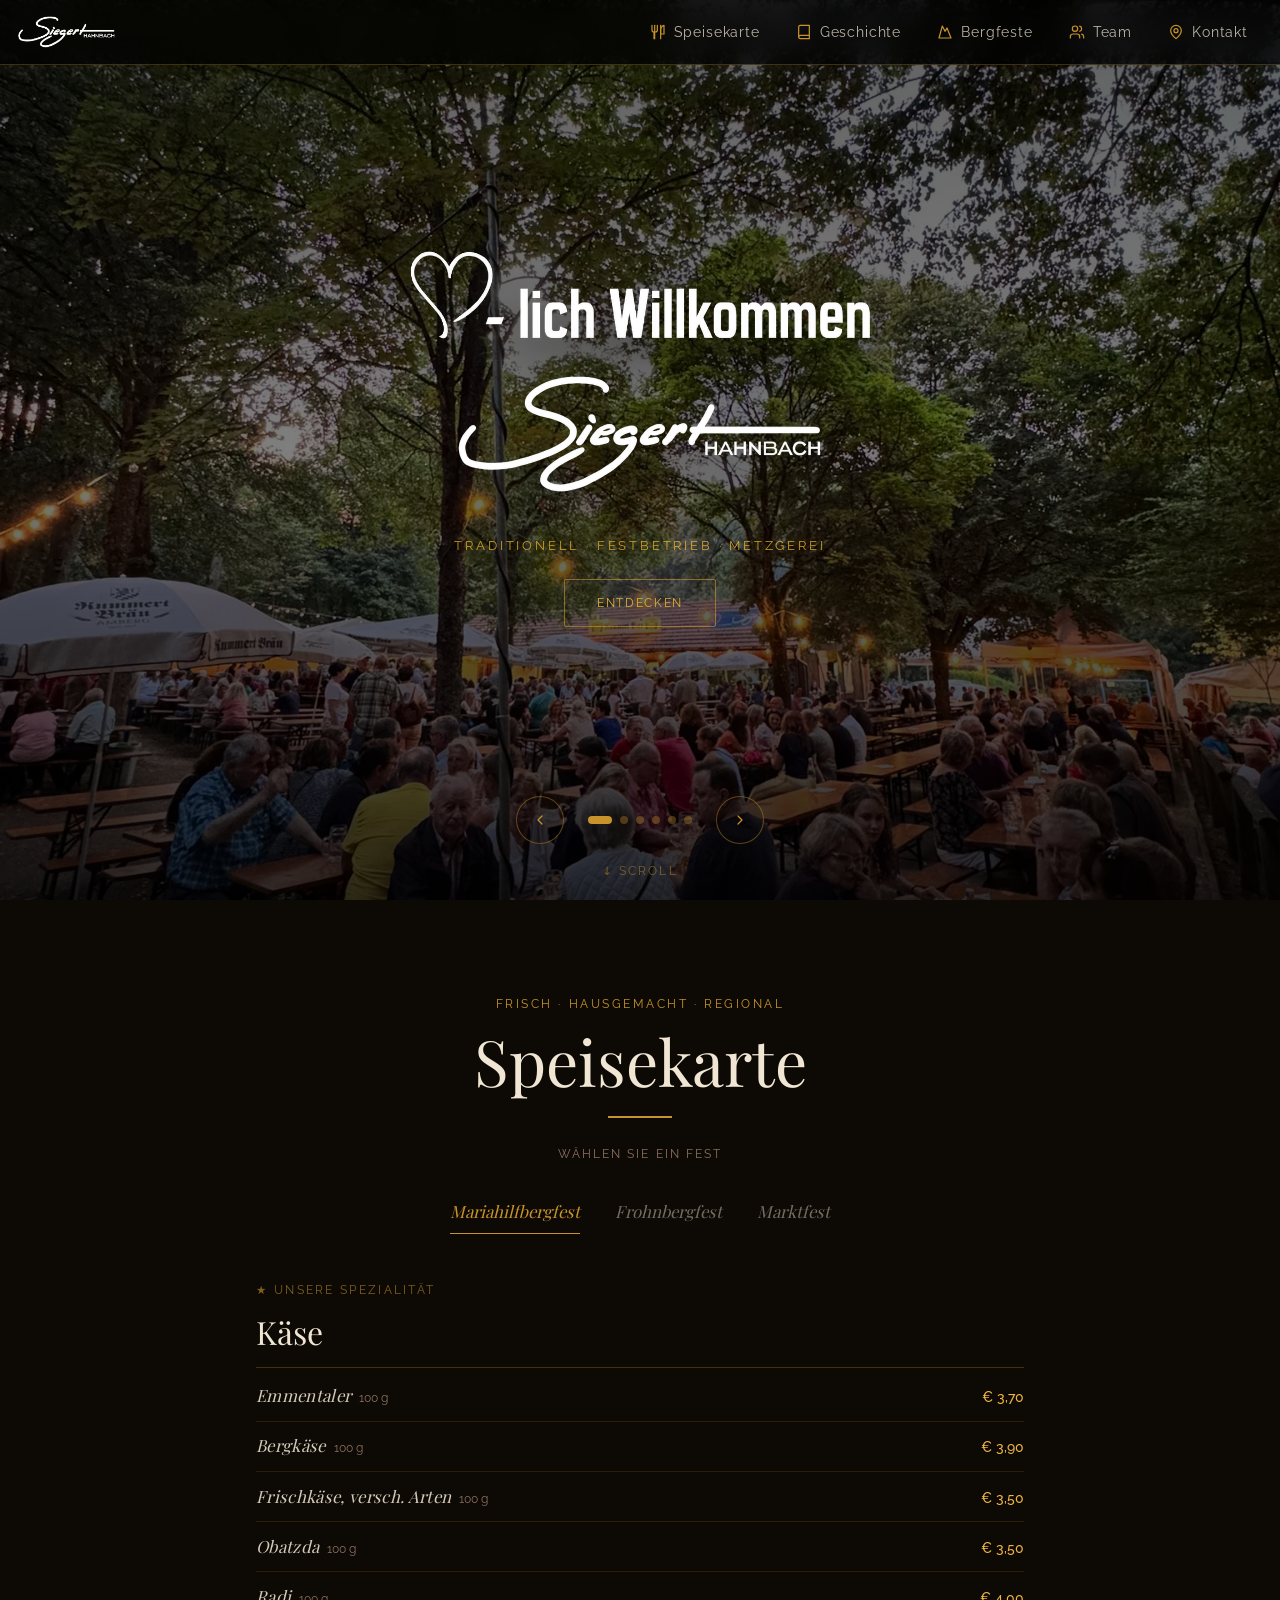
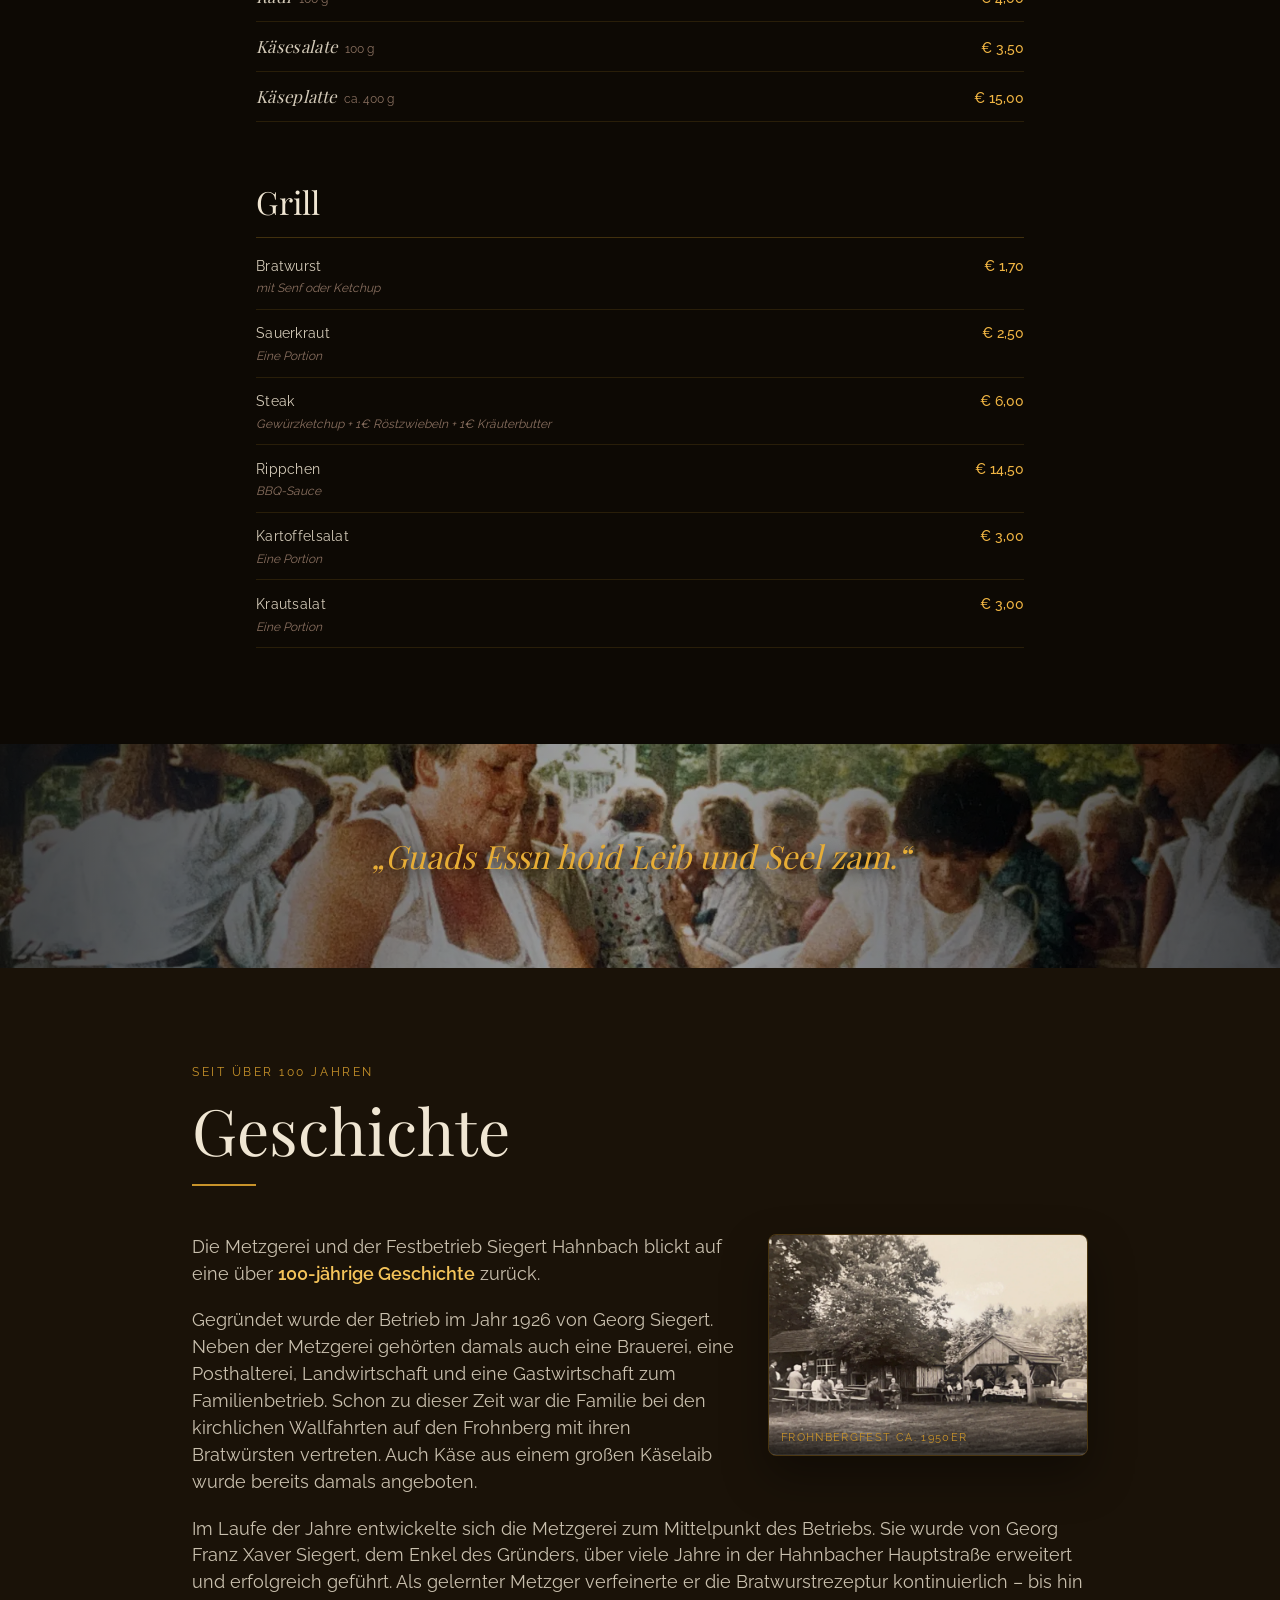
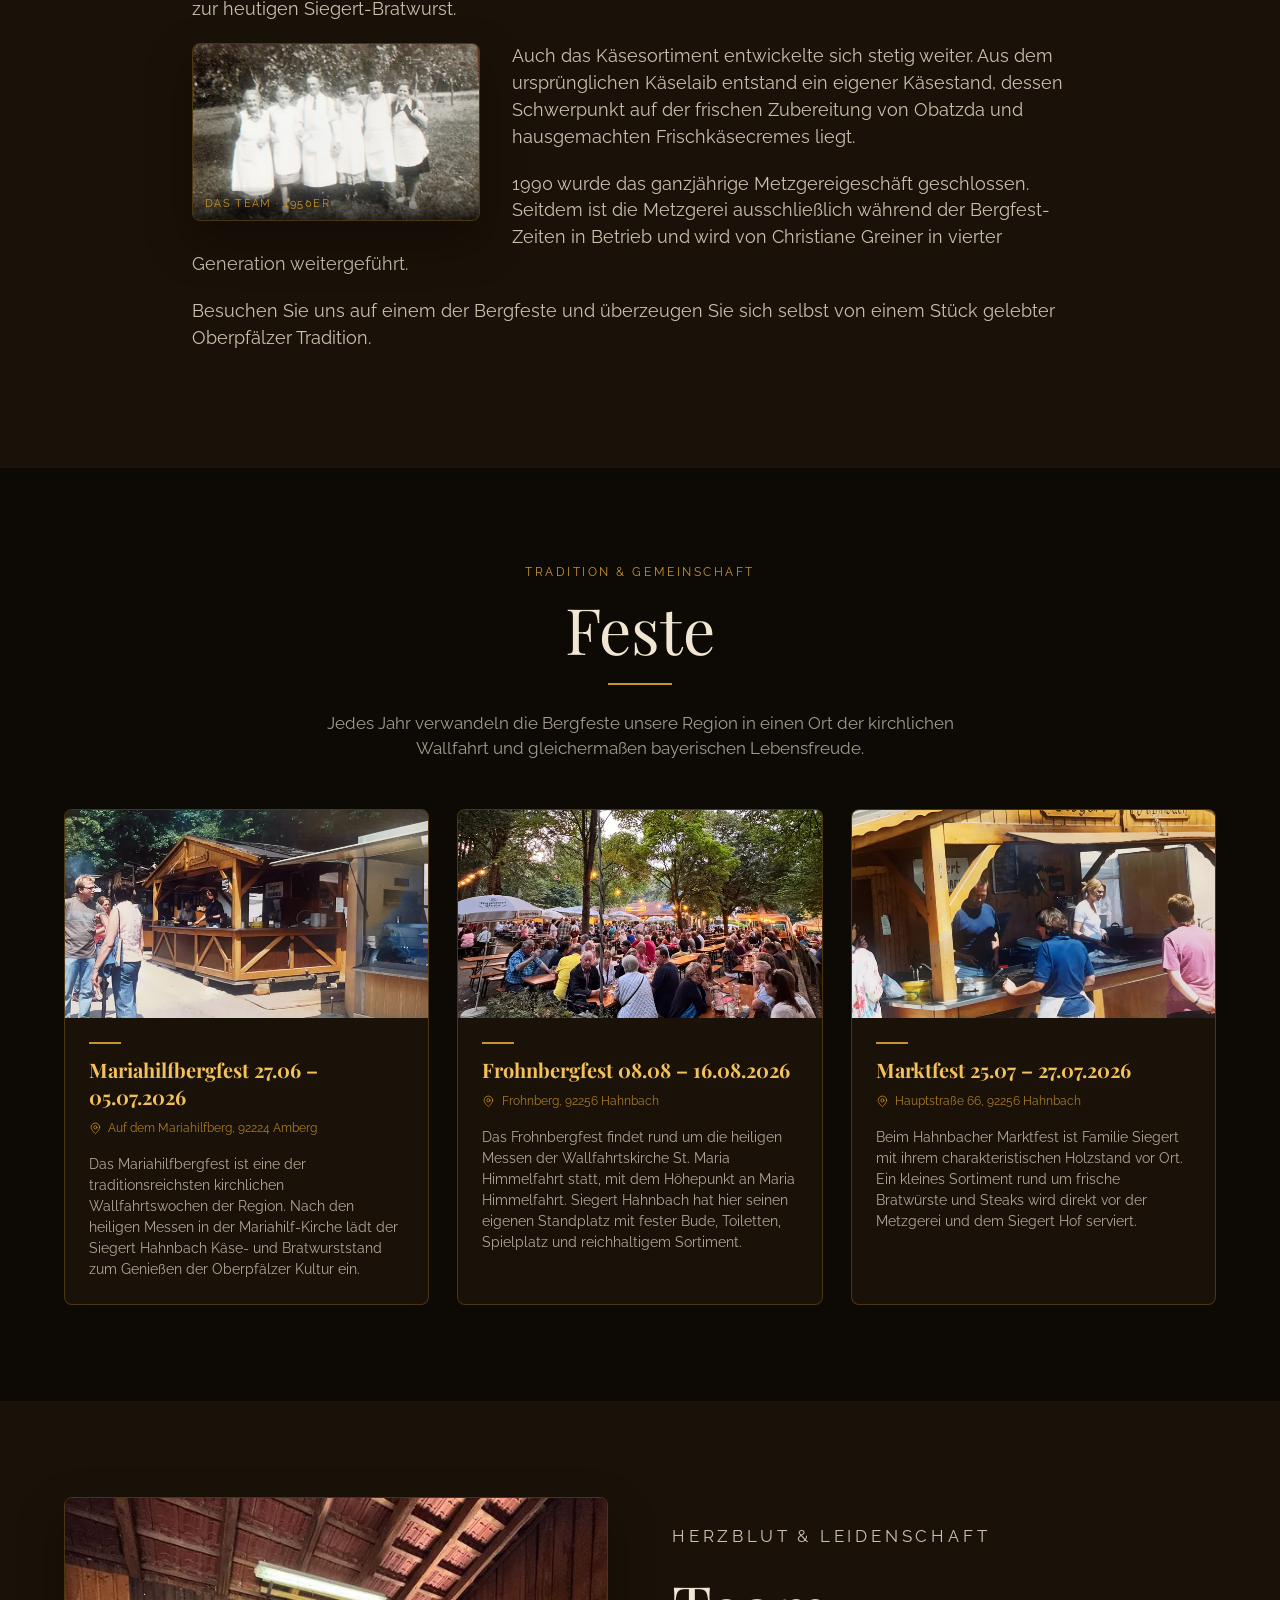
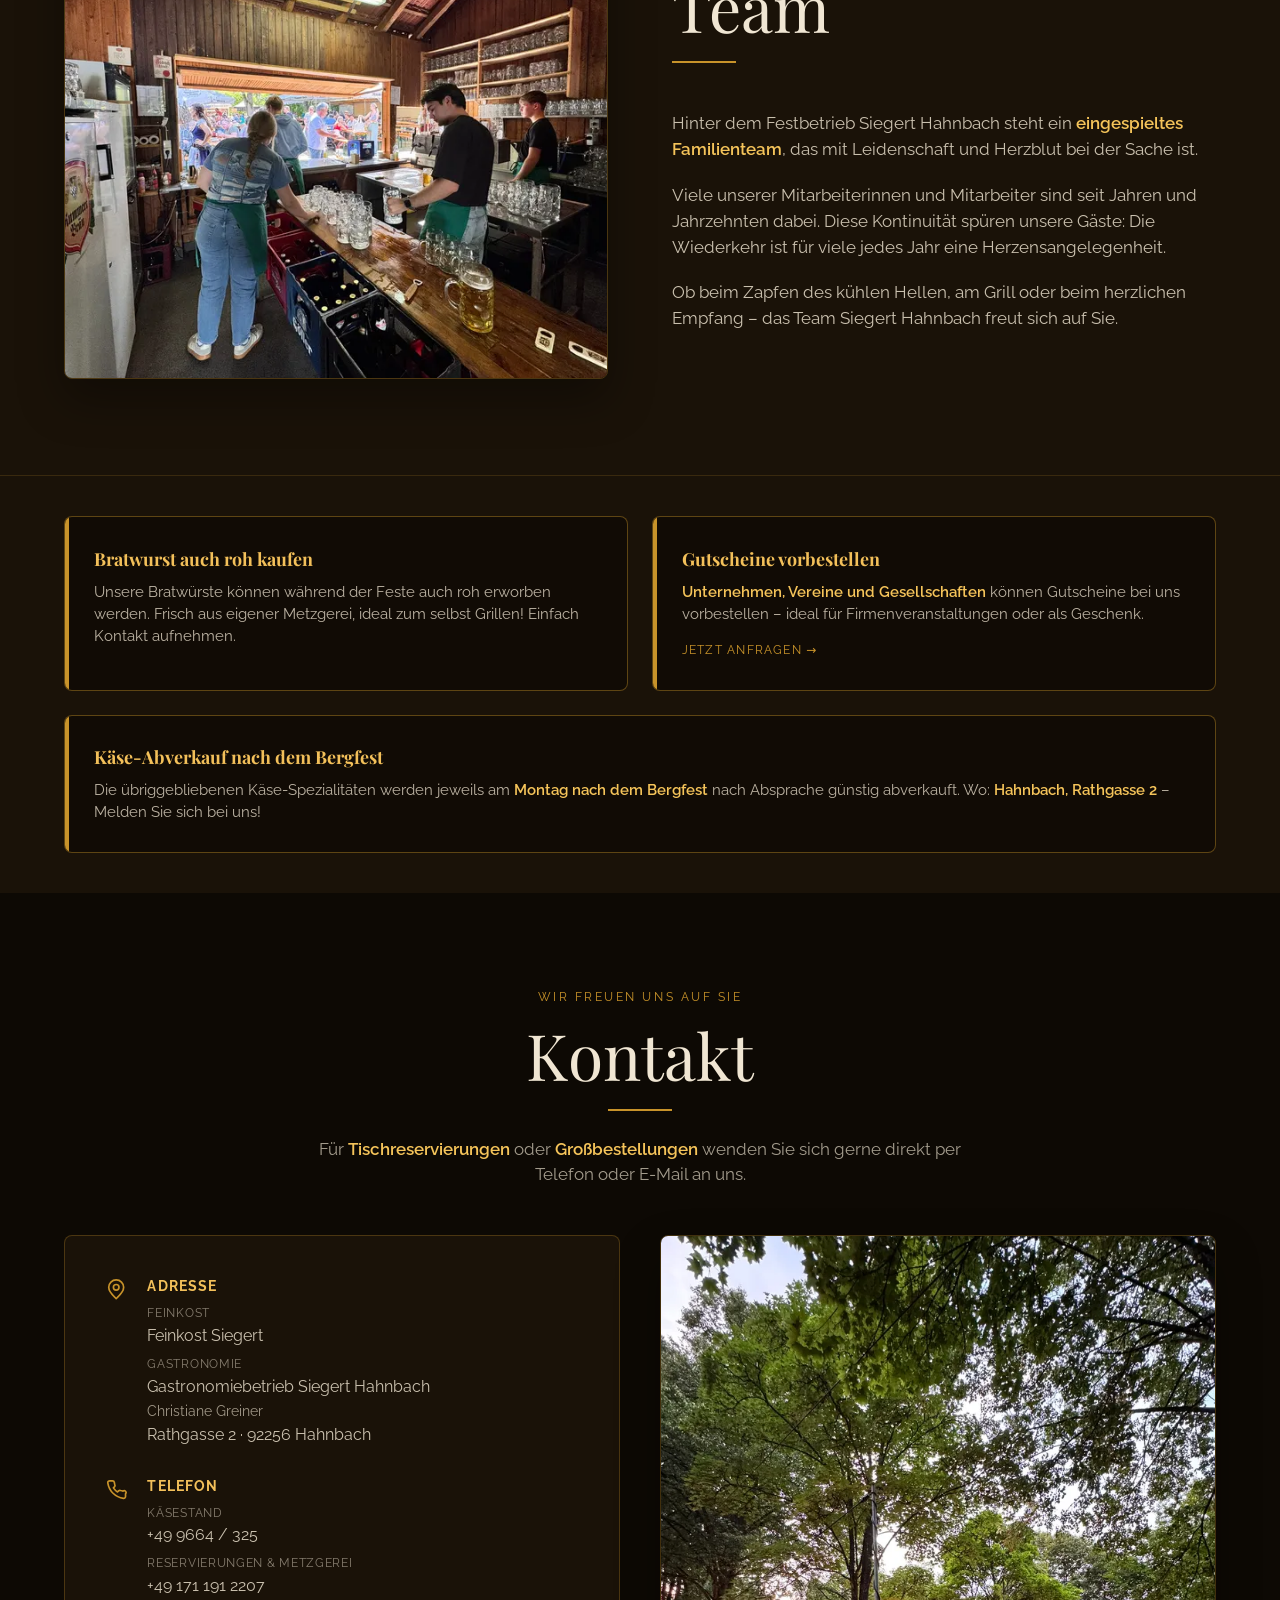
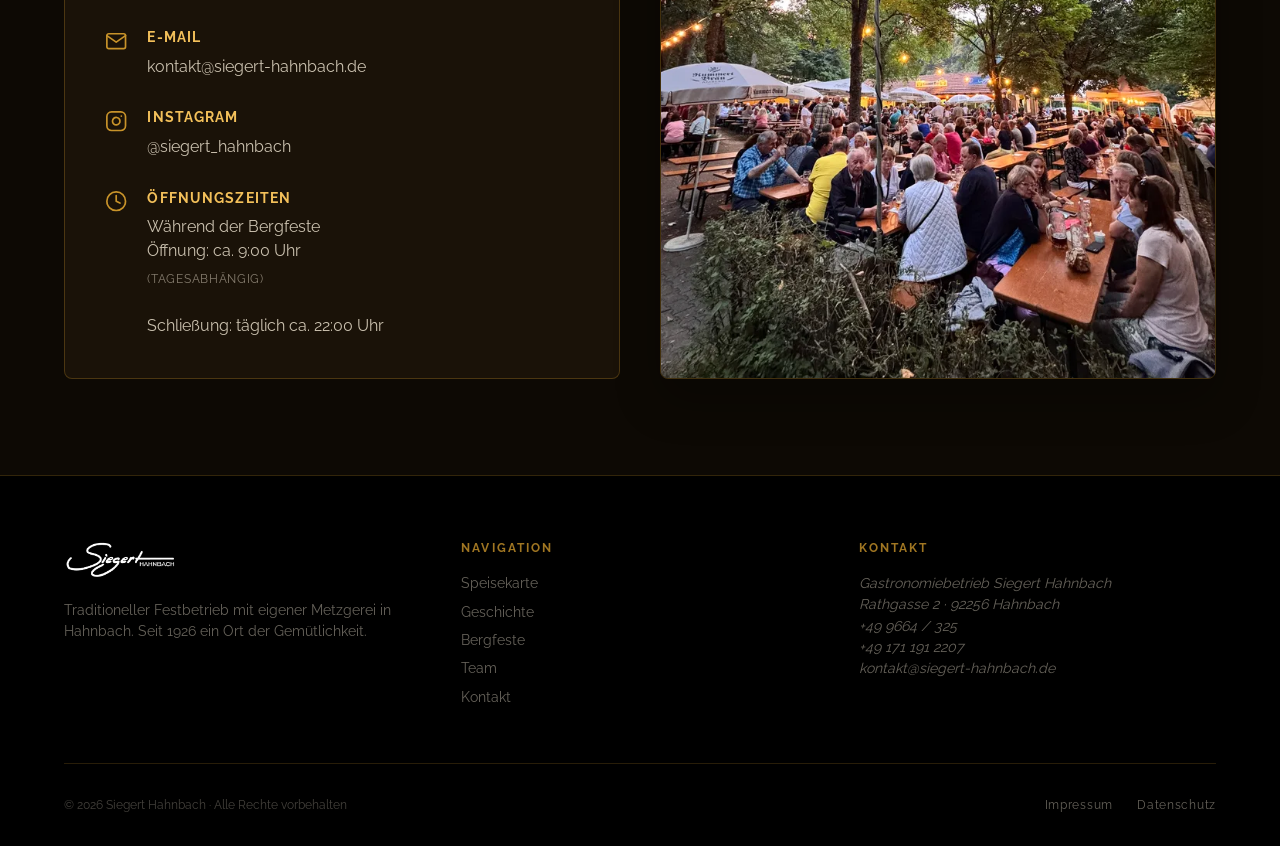
==== commit 6db410ef: "SEO Optimization" ====
--- a/index.html
+++ b/index.html
@@ -3,18 +3,22 @@
 <head>
 <meta charset="utf-8">
 <meta name="viewport" content="width=device-width, initial-scale=1">
-<title>Siegert Hahnbach | Traditioneller Festbetrieb & Metzgerei</title>
-<meta name="description" content="Siegert Hahnbach ist ein traditioneller bayerischer Festbetrieb mit eigener Metzgerei, Käsestand, Bratwürsten, Bergfesten und Veranstaltungen in Hahnbach.">
-
-<link rel="canonical" href="https://www.siegert-hahnbach.de/">
+<title>Siegert Hahnbach | Gastronomiebetrieb, Festbetrieb & Metzgerei in Hahnbach</title>
+<meta name="description" content="Siegert Hahnbach: Gastronomiebetrieb, Festbetrieb und eigene Metzgerei in Hahnbach. Bayerische Spezialitäten, Bratwurst, Käsestand, Bergfeste, Frohnbergfest, Mariahilfbergfest und Marktfest in der Oberpfalz.">
+<meta name="keywords" content="Siegert Hahnbach, Siegert Hahnbach Gastro Betrieb, Gastronomiebetrieb Hahnbach, Gastronomie Hahnbach, Festbetrieb Hahnbach, Metzgerei Hahnbach, Käsestand Hahnbach, Bratwurst Hahnbach, Bergfeste Hahnbach, Frohnbergfest, Mariahilfbergfest, Marktfest Hahnbach, Oberpfalz">
+<meta name="robots" content="index,follow">
+
+<link rel="canonical" href="https://siegert-hahnbach.de/">
+<meta property="og:locale" content="de_DE">
 <meta property="og:type" content="website">
-<meta property="og:title" content="Siegert Hahnbach | Traditioneller Festbetrieb & Metzgerei">
-<meta property="og:description" content="Siegert Hahnbach ist ein traditioneller bayerischer Festbetrieb mit eigener Metzgerei, Käsestand, Bratwürsten, Bergfesten und Veranstaltungen in Hahnbach.">
-<meta property="og:url" content="https://www.siegert-hahnbach.de/">
-<meta property="og:image" content="https://www.siegert-hahnbach.de/assets/images/biergarten-abend-1600.webp">
+<meta property="og:site_name" content="Siegert Hahnbach">
+<meta property="og:title" content="Siegert Hahnbach | Gastronomiebetrieb & Festbetrieb in Hahnbach">
+<meta property="og:description" content="Traditioneller Gastronomiebetrieb, Festbetrieb und eigene Metzgerei in Hahnbach mit bayerischen Spezialitäten, Käsestand, Bratwurst und Bergfesten.">
+<meta property="og:url" content="https://siegert-hahnbach.de/">
+<meta property="og:image" content="https://siegert-hahnbach.de/assets/images/biergarten-abend-1600.webp">
 <meta name="twitter:card" content="summary_large_image">
-<meta name="twitter:title" content="Siegert Hahnbach | Traditioneller Festbetrieb & Metzgerei">
-<meta name="twitter:description" content="Siegert Hahnbach ist ein traditioneller bayerischer Festbetrieb mit eigener Metzgerei, Käsestand, Bratwürsten, Bergfesten und Veranstaltungen in Hahnbach.">
+<meta name="twitter:title" content="Siegert Hahnbach | Gastronomiebetrieb & Festbetrieb">
+<meta name="twitter:description" content="Gastronomiebetrieb, Festbetrieb und Metzgerei in Hahnbach: Bratwurst, Käsestand, bayerische Spezialitäten und Bergfeste.">
 <meta name="theme-color" content="#0d0904">
 <link rel="preload" as="image" href="assets/images/biergarten-abend-1600.webp" imagesrcset="assets/images/biergarten-abend-720.webp 720w, assets/images/biergarten-abend-1120.webp 1120w, assets/images/biergarten-abend-1600.webp 1600w" imagesizes="100vw">
 <link rel="icon" href="assets/icons/favicon.svg" type="image/svg+xml">
@@ -27,12 +31,12 @@
   "@graph": [
     {
       "@type": ["Restaurant", "LocalBusiness"],
-      "@id": "https://www.siegert-hahnbach.de/#restaurant",
+      "@id": "https://siegert-hahnbach.de/#restaurant",
       "name": "Siegert Hahnbach",
-      "alternateName": ["Gastronomiebetrieb Siegert Hahnbach", "Feinkost Siegert"],
-      "url": "https://www.siegert-hahnbach.de/",
-      "image": "https://www.siegert-hahnbach.de/assets/images/biergarten-abend-1600.webp",
-      "telephone": ["+49 9664 / 325", "+49 171 1912207"],
+      "alternateName": ["Gastronomiebetrieb Siegert Hahnbach", "Festbetrieb Siegert Hahnbach", "Metzgerei Siegert Hahnbach", "Feinkost Siegert"],
+      "url": "https://siegert-hahnbach.de/",
+      "image": "https://siegert-hahnbach.de/assets/images/biergarten-abend-1600.webp",
+      "telephone": ["+49 9664 325", "+49 171 191 2207"],
       "email": "kontakt@siegert-hahnbach.de",
       "address": {
         "@type": "PostalAddress",
@@ -43,7 +47,7 @@
         "addressCountry": "DE"
       },
       "servesCuisine": ["Bayerisch", "Oberpfälzer Spezialitäten", "Bratwurst", "Käse-Spezialitäten"],
-      "description": "Traditioneller bayerischer Festbetrieb mit eigener Metzgerei, Käsestand, Biergarten-Atmosphäre und Angeboten für Bergfeste und Veranstaltungen in Hahnbach.",
+      "description": "Traditioneller Gastronomiebetrieb, bayerischer Festbetrieb und eigene Metzgerei mit Käsestand, Biergarten-Atmosphäre und Angeboten für Bergfeste, Feiern und Veranstaltungen in Hahnbach.",
       "foundingDate": "1926",
       "priceRange": "€€",
       "sameAs": ["https://www.instagram.com/siegert_hahnbach"],
@@ -56,25 +60,25 @@
     },
     {
       "@type": "Organization",
-      "@id": "https://www.siegert-hahnbach.de/#organization",
+      "@id": "https://siegert-hahnbach.de/#organization",
       "name": "Gastronomiebetrieb Siegert Hahnbach",
-      "url": "https://www.siegert-hahnbach.de/",
-      "logo": "https://www.siegert-hahnbach.de/assets/images/siegert-hahnbach.png",
+      "url": "https://siegert-hahnbach.de/",
+      "logo": "https://siegert-hahnbach.de/assets/images/siegert-hahnbach.png",
       "email": "kontakt@siegert-hahnbach.de"
     },
     {
       "@type": "WebSite",
-      "@id": "https://www.siegert-hahnbach.de/#website",
+      "@id": "https://siegert-hahnbach.de/#website",
       "name": "Siegert Hahnbach",
-      "url": "https://www.siegert-hahnbach.de/",
-      "publisher": { "@id": "https://www.siegert-hahnbach.de/#organization" },
+      "url": "https://siegert-hahnbach.de/",
+      "publisher": { "@id": "https://siegert-hahnbach.de/#organization" },
       "inLanguage": "de-DE"
     },
     {
       "@type": "BreadcrumbList",
-      "@id": "https://www.siegert-hahnbach.de/#breadcrumbs",
+      "@id": "https://siegert-hahnbach.de/#breadcrumbs",
       "itemListElement": [
-        { "@type": "ListItem", "position": 1, "name": "Startseite", "item": "https://www.siegert-hahnbach.de/" }
+        { "@type": "ListItem", "position": 1, "name": "Startseite", "item": "https://siegert-hahnbach.de/" }
       ]
     }
   ]
@@ -85,7 +89,7 @@
 <a class="skip-link" href="#main">Zum Inhalt springen</a>
 <header class="site-header">
   <nav class="top-nav" aria-label="Hauptnavigation">
-    <a class="brand" href="index.html" aria-label="Siegert Hahnbach Startseite"><img src="assets/images/siegert-hahnbach.webp" width="190" height="70" alt="Siegert Hahnbach"></a>
+    <a class="brand" href="index.html" aria-label="Siegert Hahnbach Startseite"><img src="assets/images/siegert-hahnbach.webp" width="190" height="70" alt="Siegert Hahnbach Gastronomiebetrieb"></a>
     <button class="nav-toggle" type="button" aria-expanded="false" aria-controls="nav-menu" aria-label="Menü öffnen"><span></span><span></span><span></span></button>
     <div class="nav-menu" id="nav-menu">
       <a class="nav-link" href="index.html#speisekarte" data-scroll-target="speisekarte"><svg class="icon" aria-hidden="true" viewBox="0 0 24 24" fill="none" stroke="currentColor" stroke-width="1.8" stroke-linecap="round" stroke-linejoin="round"><path d="M3 2v7c0 1.7 1.3 3 3 3v10"/><path d="M7 2v20"/><path d="M11 2v7c0 1.7-1.3 3-3 3"/><path d="M16 2v20"/><path d="M21 15V2c-2.8.9-5 3.8-5 7v6h5z"/></svg><span>Speisekarte</span></a><a class="nav-link" href="index.html#historie" data-scroll-target="historie"><svg class="icon" aria-hidden="true" viewBox="0 0 24 24" fill="none" stroke="currentColor" stroke-width="1.8" stroke-linecap="round" stroke-linejoin="round"><path d="M4 19.5A2.5 2.5 0 0 1 6.5 17H20"/><path d="M4 4.5A2.5 2.5 0 0 1 6.5 2H20v20H6.5A2.5 2.5 0 0 1 4 19.5z"/></svg><span>Geschichte</span></a><a class="nav-link" href="index.html#bergfeste" data-scroll-target="bergfeste"><svg class="icon" aria-hidden="true" viewBox="0 0 24 24" fill="none" stroke="currentColor" stroke-width="1.8" stroke-linecap="round" stroke-linejoin="round"><path d="m8 3 4 8 3-5 6 15H3L8 3z"/></svg><span>Bergfeste</span></a><a class="nav-link" href="index.html#team" data-scroll-target="team"><svg class="icon" aria-hidden="true" viewBox="0 0 24 24" fill="none" stroke="currentColor" stroke-width="1.8" stroke-linecap="round" stroke-linejoin="round"><path d="M16 21v-2a4 4 0 0 0-4-4H6a4 4 0 0 0-4 4v2"/><circle cx="9" cy="7" r="4"/><path d="M22 21v-2a4 4 0 0 0-3-3.87"/><path d="M16 3.13a4 4 0 0 1 0 7.75"/></svg><span>Team</span></a><a class="nav-link" href="index.html#kontakt" data-scroll-target="kontakt"><svg class="icon" aria-hidden="true" viewBox="0 0 24 24" fill="none" stroke="currentColor" stroke-width="1.8" stroke-linecap="round" stroke-linejoin="round"><path d="M20 10c0 5-8 12-8 12S4 15 4 10a8 8 0 1 1 16 0z"/><circle cx="12" cy="10" r="3"/></svg><span>Kontakt</span></a>
@@ -93,13 +97,13 @@
   </nav>
 </header>
 <main id="main">
-  <h1 class="visually-hidden">Siegert Hahnbach - traditioneller Festbetrieb mit Metzgerei, Käsestand und Bergfesten</h1>
+  <h1 class="visually-hidden">Siegert Hahnbach - Gastronomiebetrieb, Festbetrieb, Metzgerei und Käsestand in Hahnbach</h1>
   <section class="hero" aria-label="Siegert Hahnbach">
     <div class="hero-slide is-active" data-slide data-theme="home">
       <picture><source srcset="assets/images/biergarten-abend-720.webp 720w, assets/images/biergarten-abend-1120.webp 1120w, assets/images/biergarten-abend-1600.webp 1600w" sizes="100vw" type="image/webp"><img src="assets/images/biergarten-abend-1600.webp" width="1600" height="1067" alt=""></picture>
       <div class="hero-home">
         <img class="welcome-mark" src="assets/images/herzlich-willkommen.webp" width="900" height="293" alt="Herzlich Willkommen">
-        <img class="main-logo" src="assets/images/siegert-hahnbach.webp" width="760" height="280" alt="Siegert Hahnbach">
+        <img class="main-logo" src="assets/images/siegert-hahnbach.webp" width="760" height="280" alt="Siegert Hahnbach - Festbetrieb und Metzgerei">
         <p>Traditionell · Festbetrieb · Metzgerei</p>
         <a class="outline-button" href="#speisekarte">Entdecken</a>
       </div>
@@ -351,7 +355,7 @@
   </section>
 
   <section class="image-divider" aria-label="Bayerisches Sprichwort">
-    <picture><source srcset="assets/images/grill-spezialitaeten-720.webp 720w, assets/images/grill-spezialitaeten-1120.webp 1120w, assets/images/grill-spezialitaeten-1600.webp 1600w" sizes="100vw" type="image/webp"><img src="assets/images/grill-spezialitaeten-1600.webp" loading="lazy" width="1600" height="1067" alt="Grill am Feststand"></picture>
+    <picture><source srcset="assets/images/grill-spezialitaeten-720.webp 720w, assets/images/grill-spezialitaeten-1120.webp 1120w, assets/images/grill-spezialitaeten-1600.webp 1600w" sizes="100vw" type="image/webp"><img src="assets/images/grill-spezialitaeten-1600.webp" loading="lazy" width="1600" height="1067" alt="Grill am Feststand von Siegert Hahnbach"></picture>
     <p>„Guads Essn hoid Leib und Seel zam.“</p>
   </section>
 
@@ -452,7 +456,7 @@
 <footer class="site-footer">
   <div class="footer-inner">
     <div>
-      <img class="footer-logo" src="assets/images/siegert-hahnbach.webp" width="190" height="70" alt="Siegert Hahnbach">
+      <img class="footer-logo" src="assets/images/siegert-hahnbach.webp" width="190" height="70" alt="Siegert Hahnbach Gastronomiebetrieb">
       <p>Traditioneller Festbetrieb mit eigener Metzgerei in Hahnbach. Seit 1926 ein Ort der Gemütlichkeit.</p>
     </div>
     <nav aria-label="Footer Navigation">
